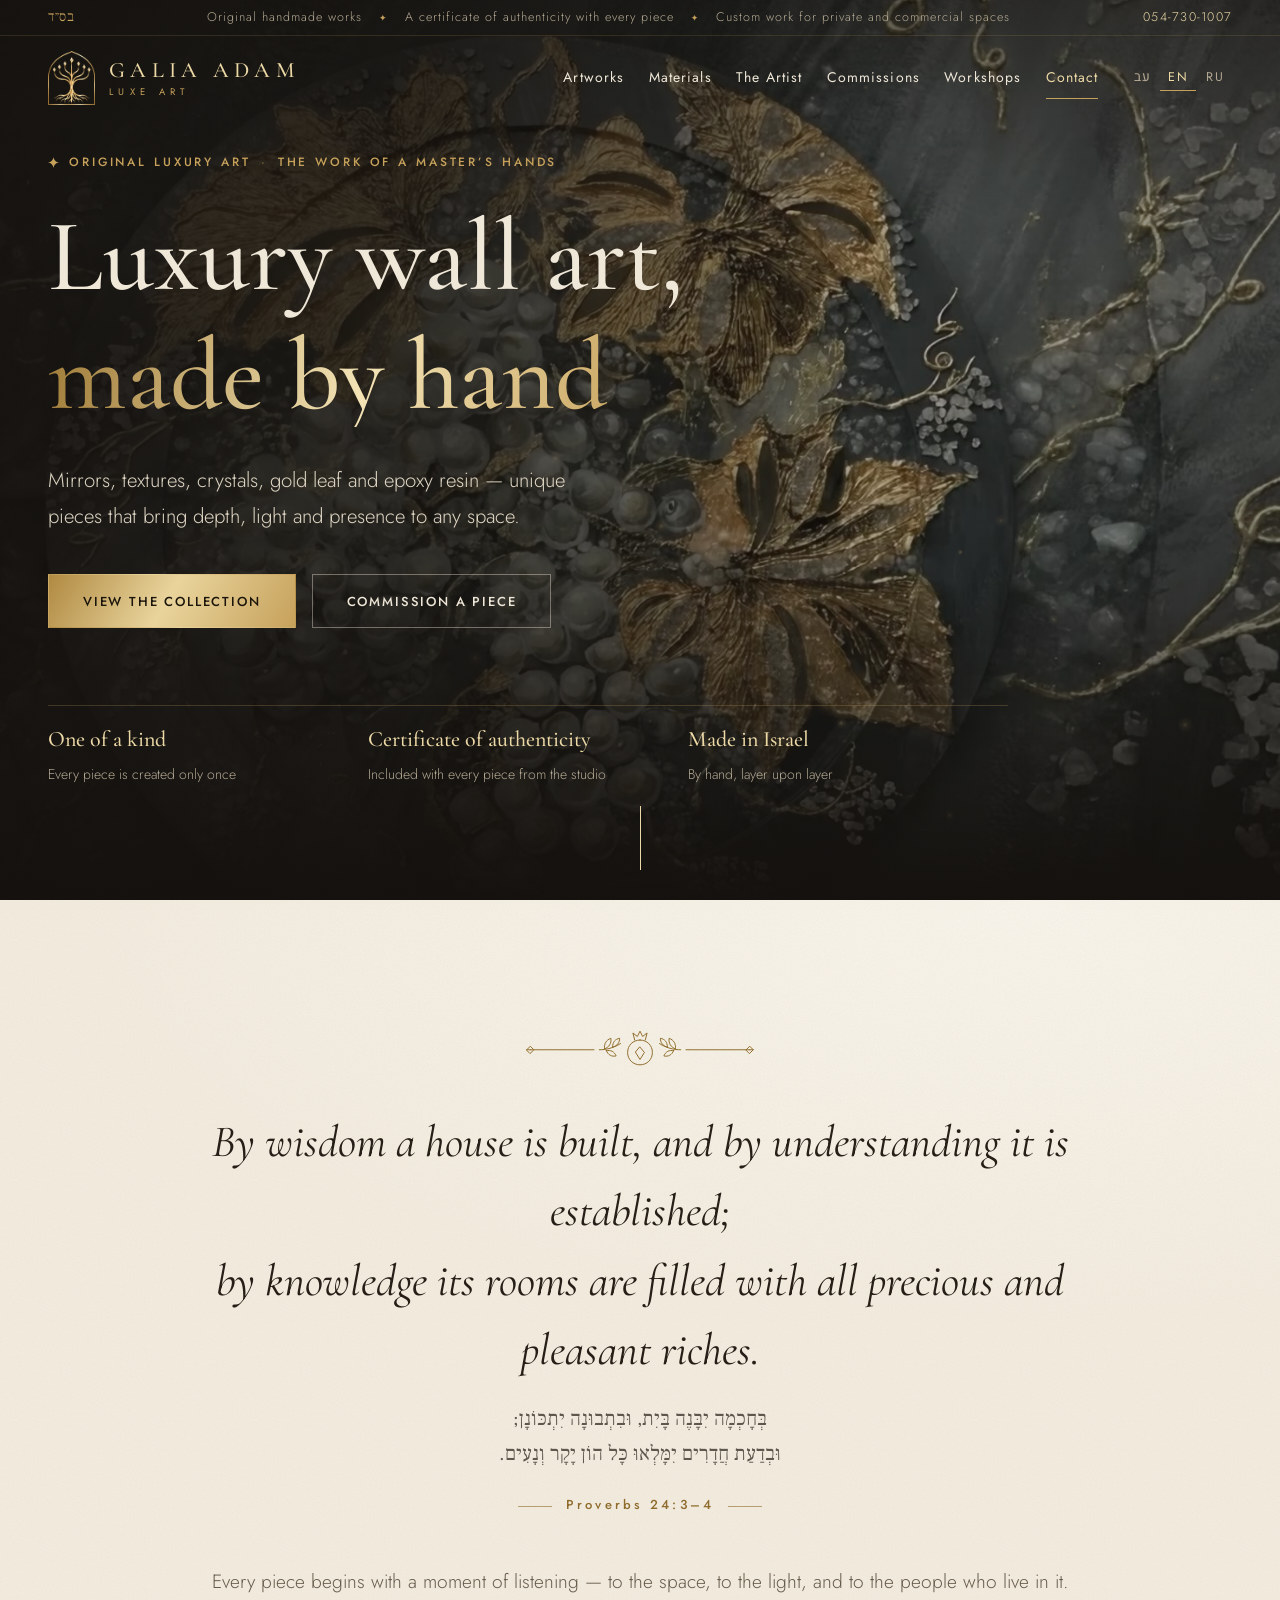
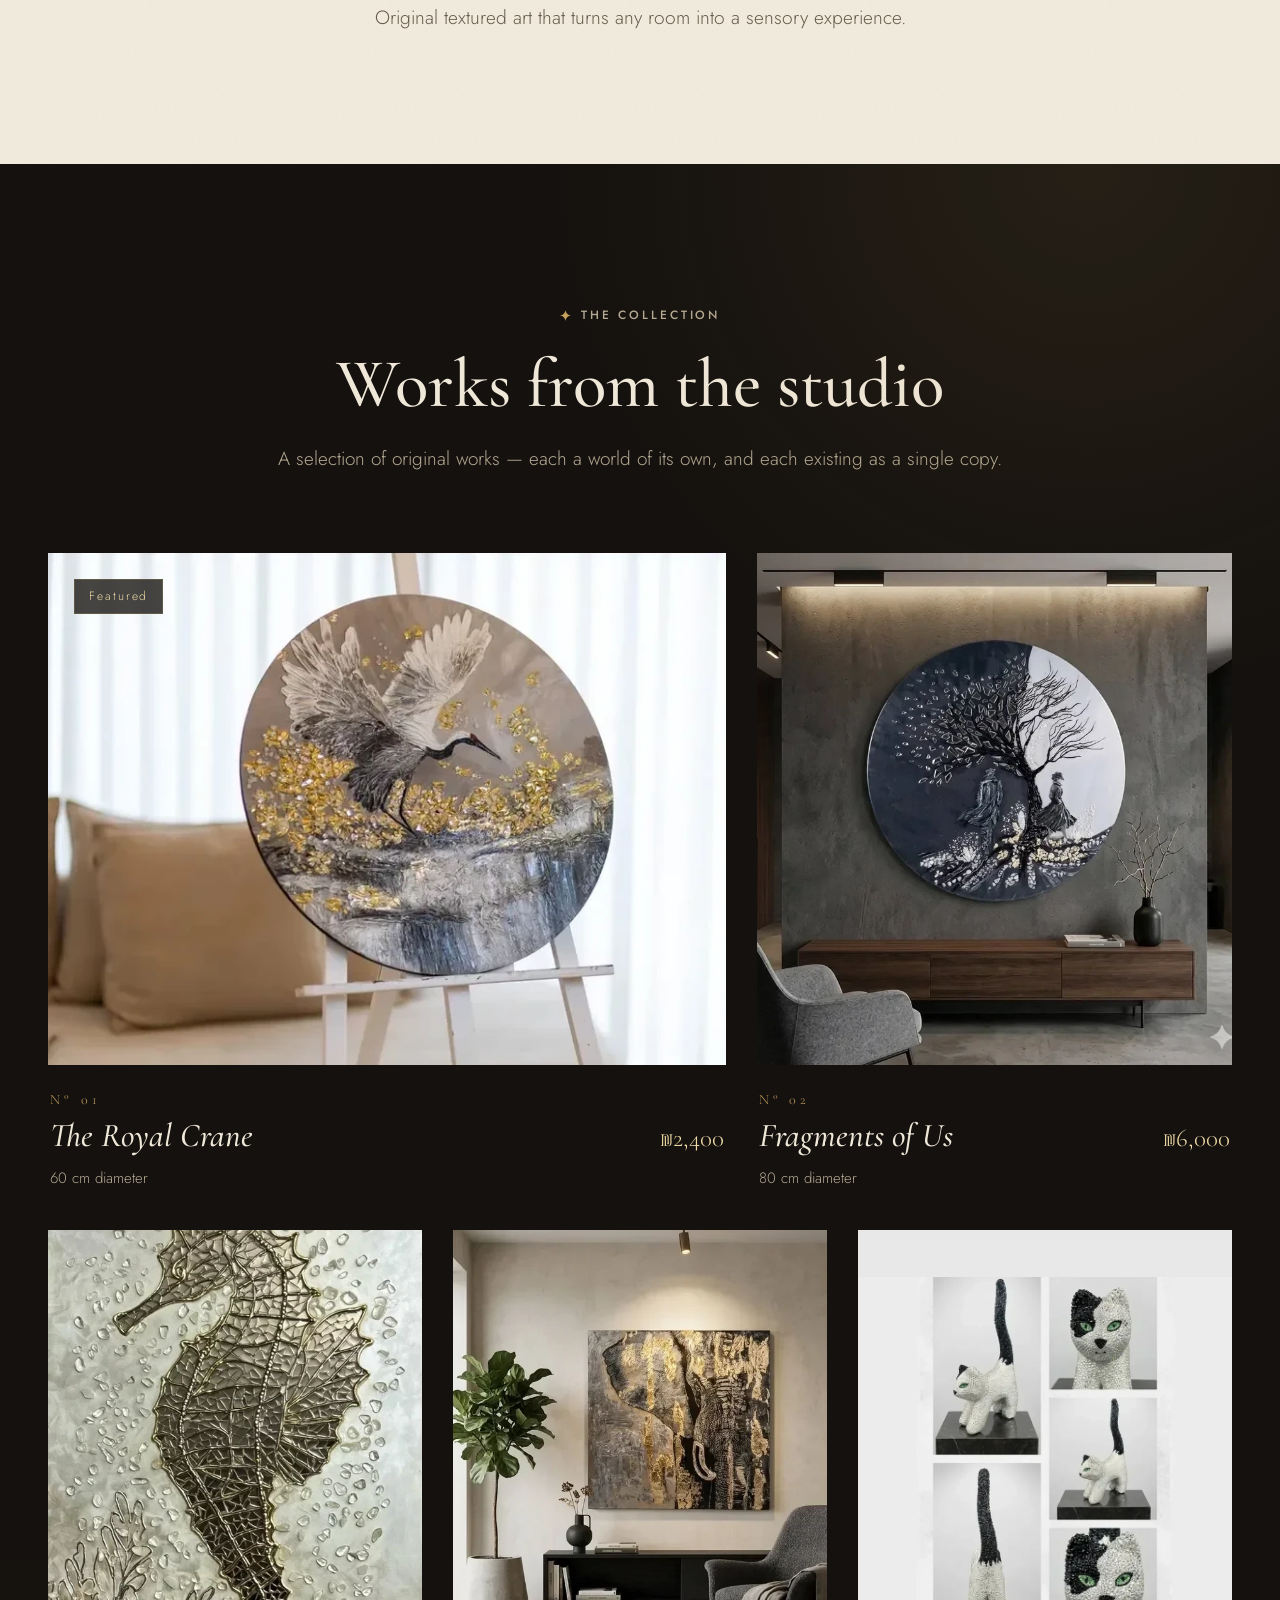
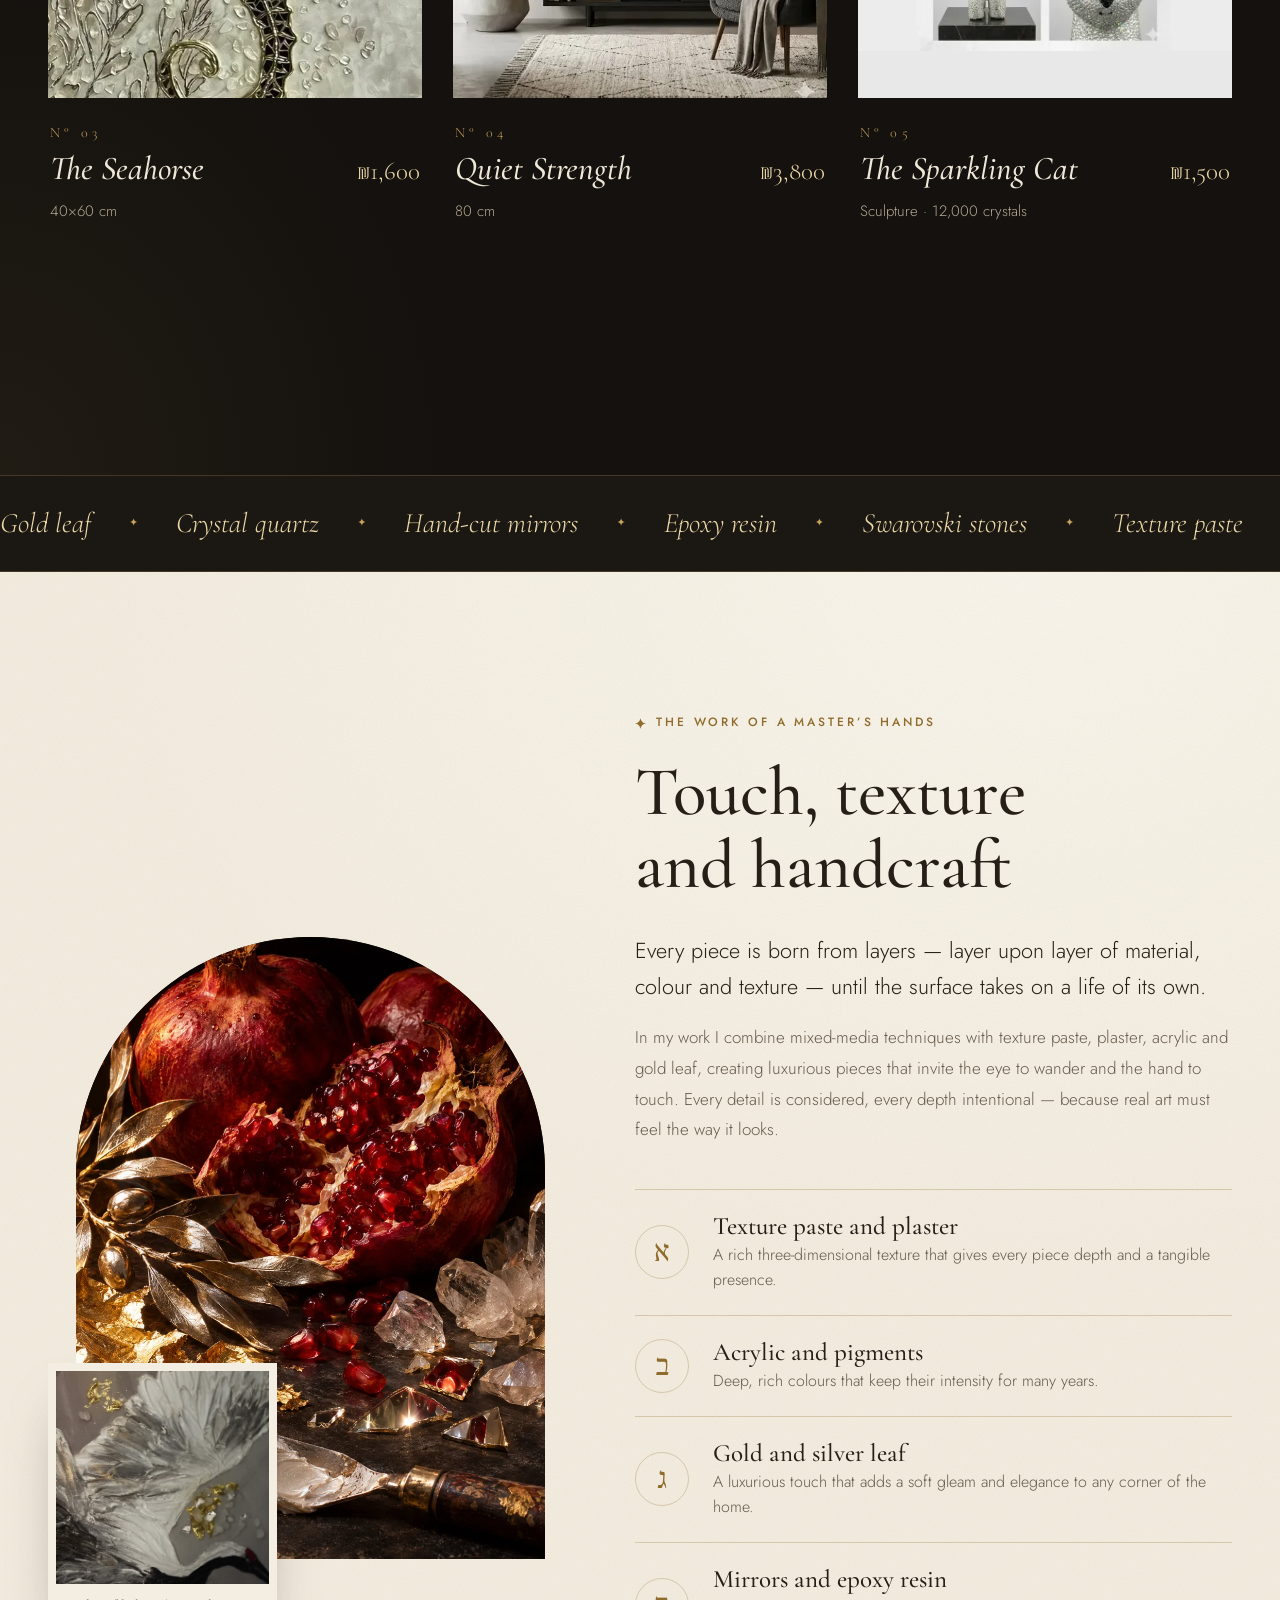
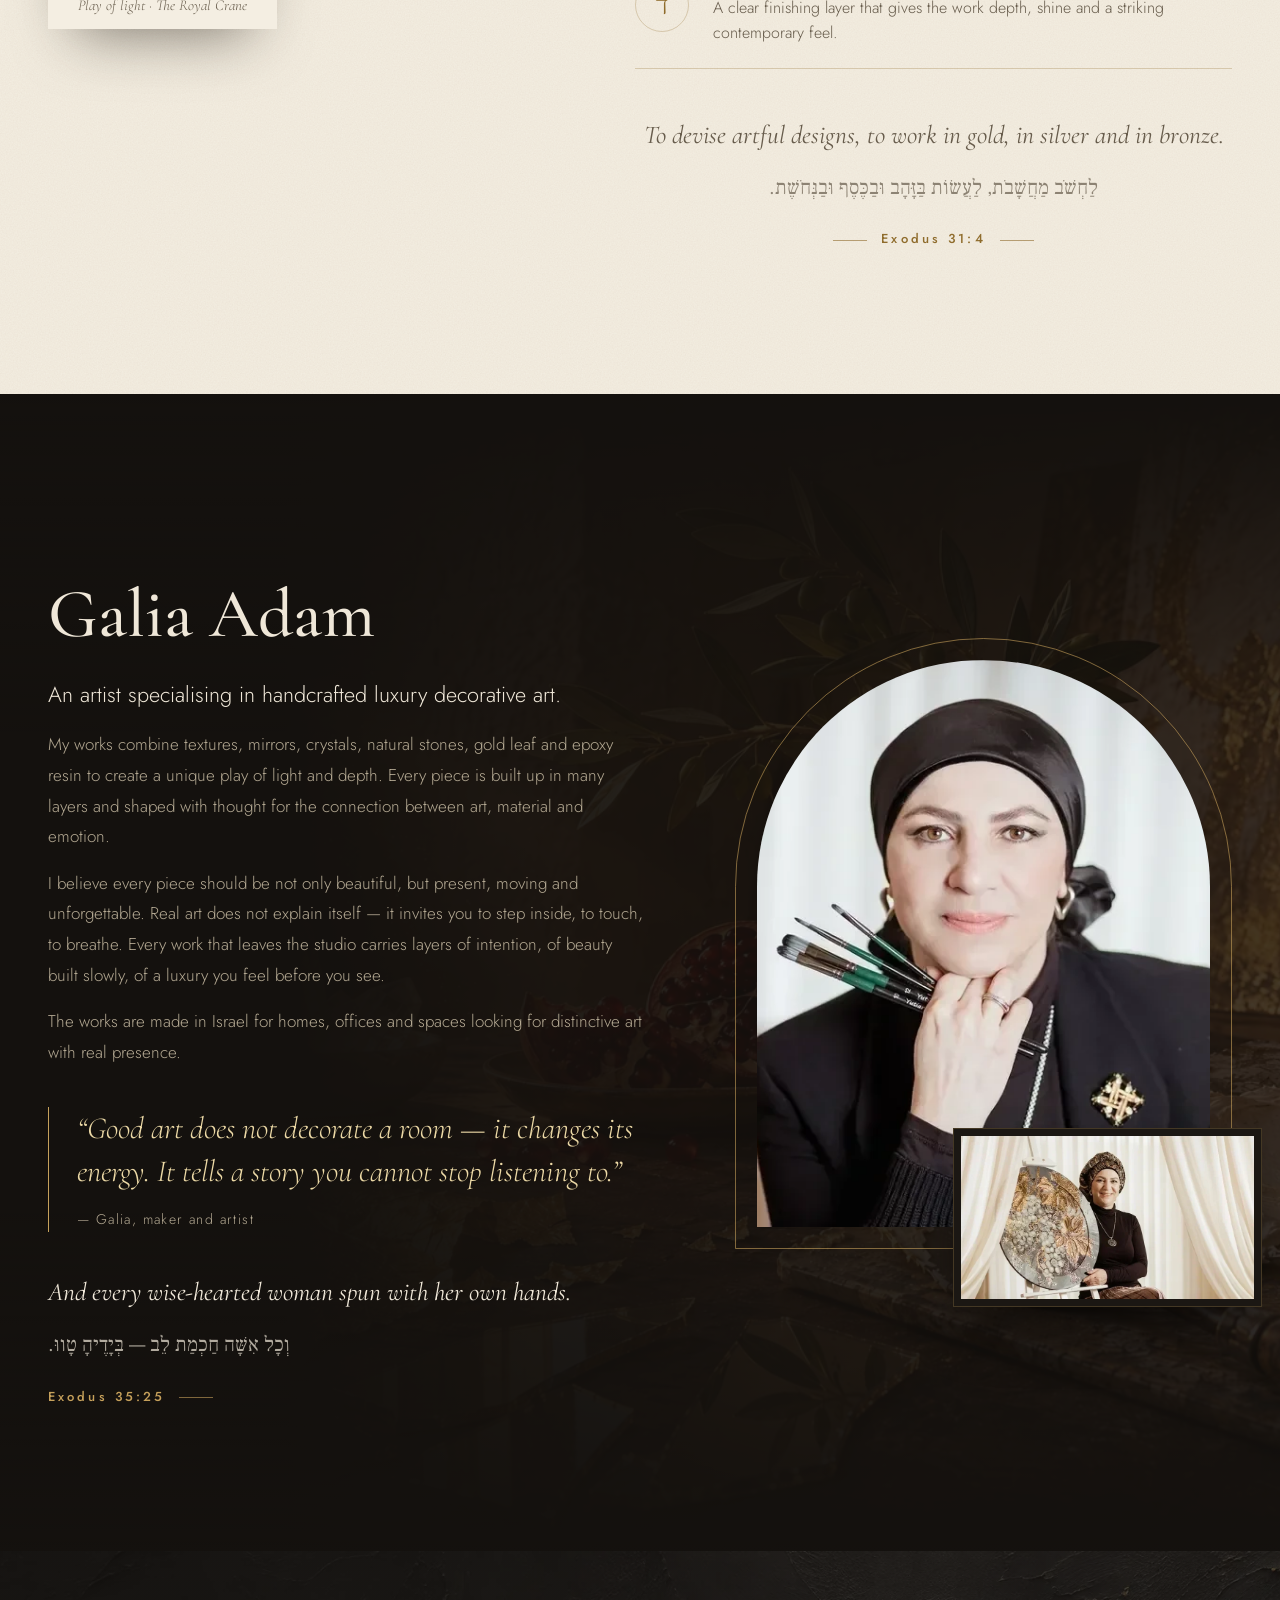
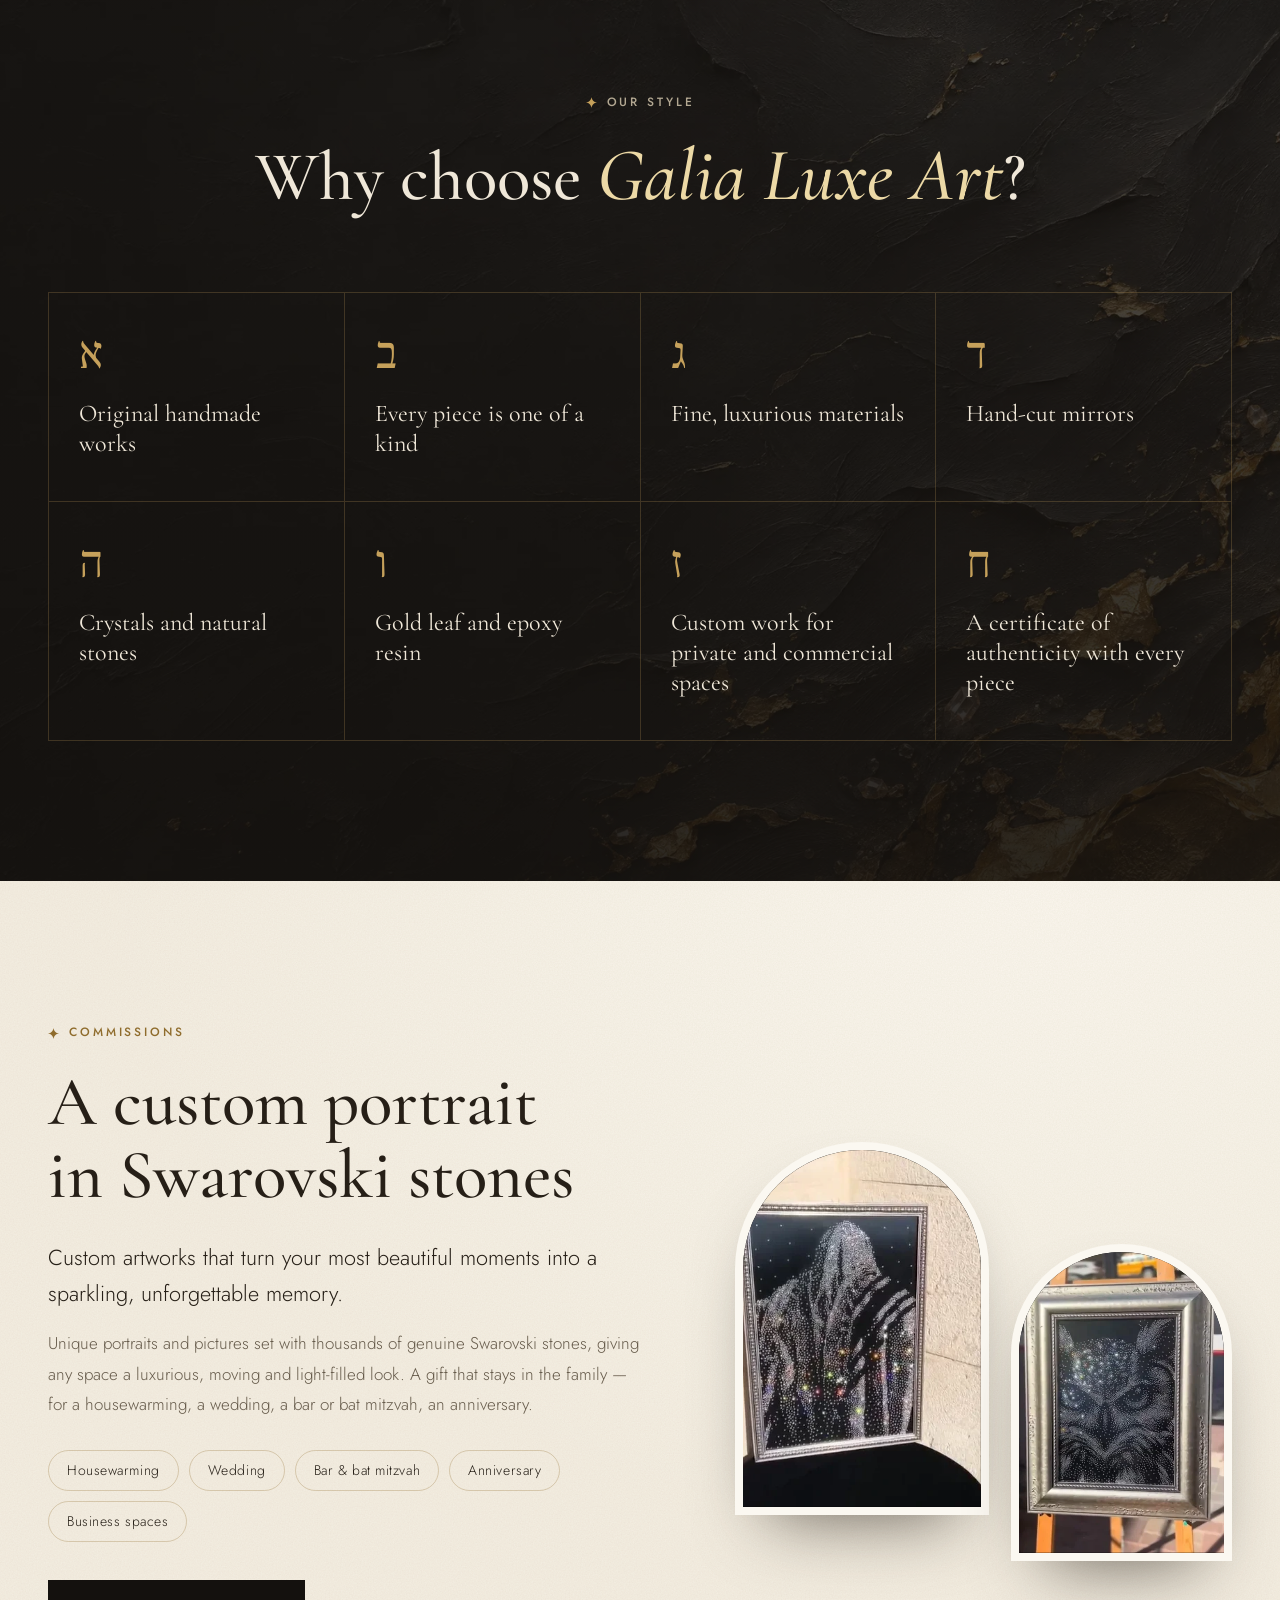
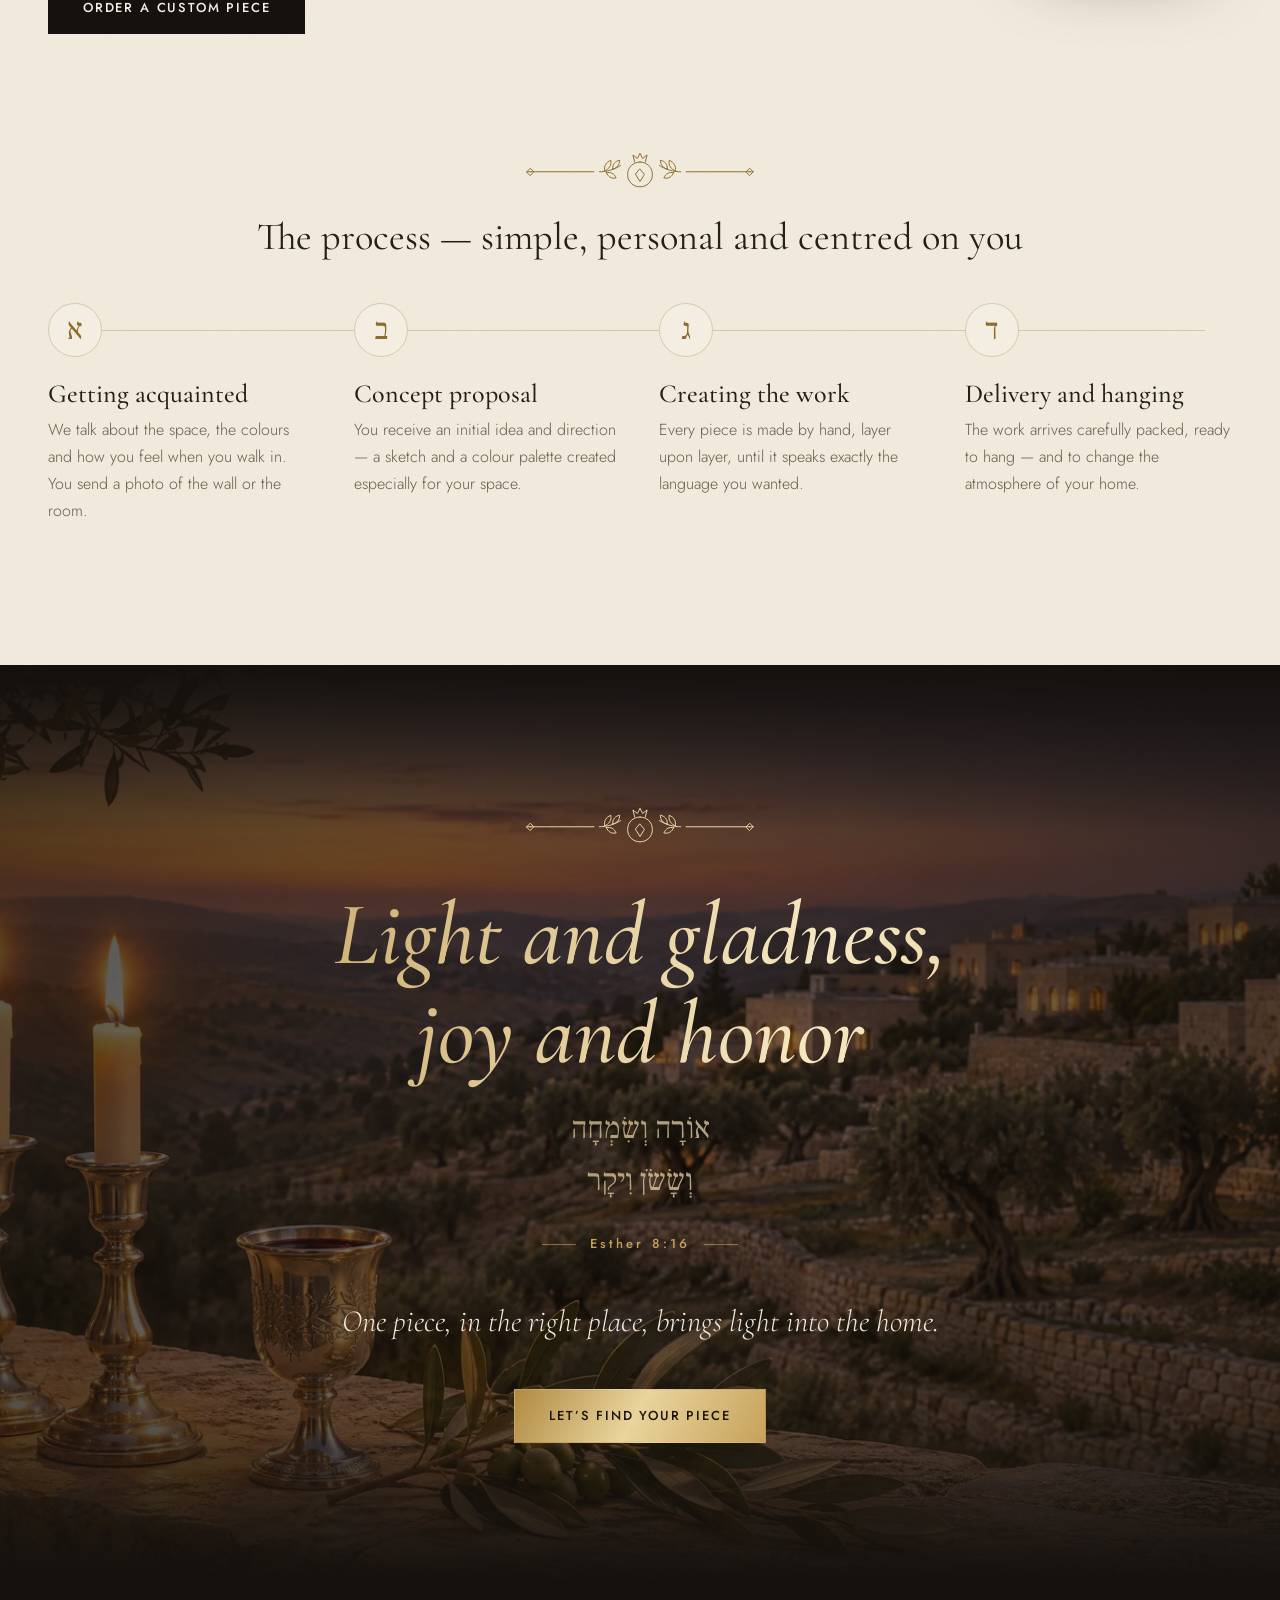
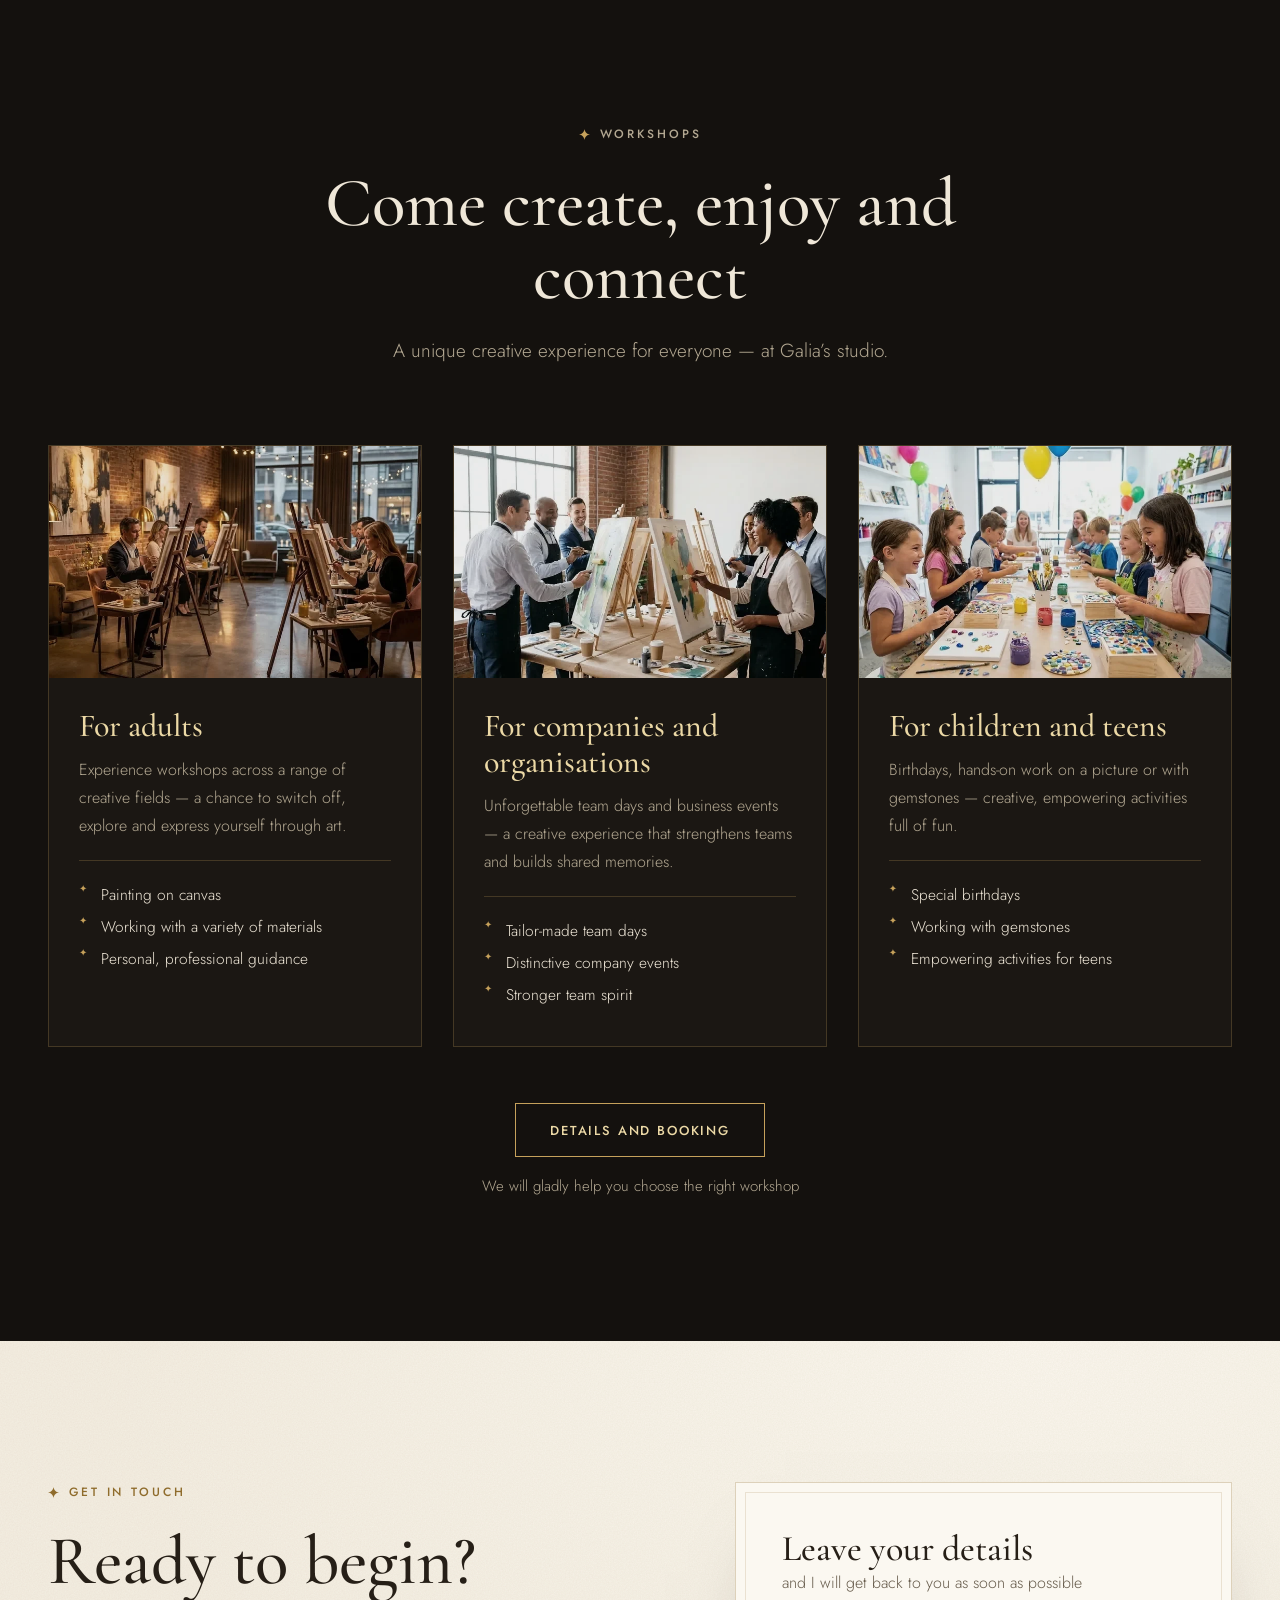
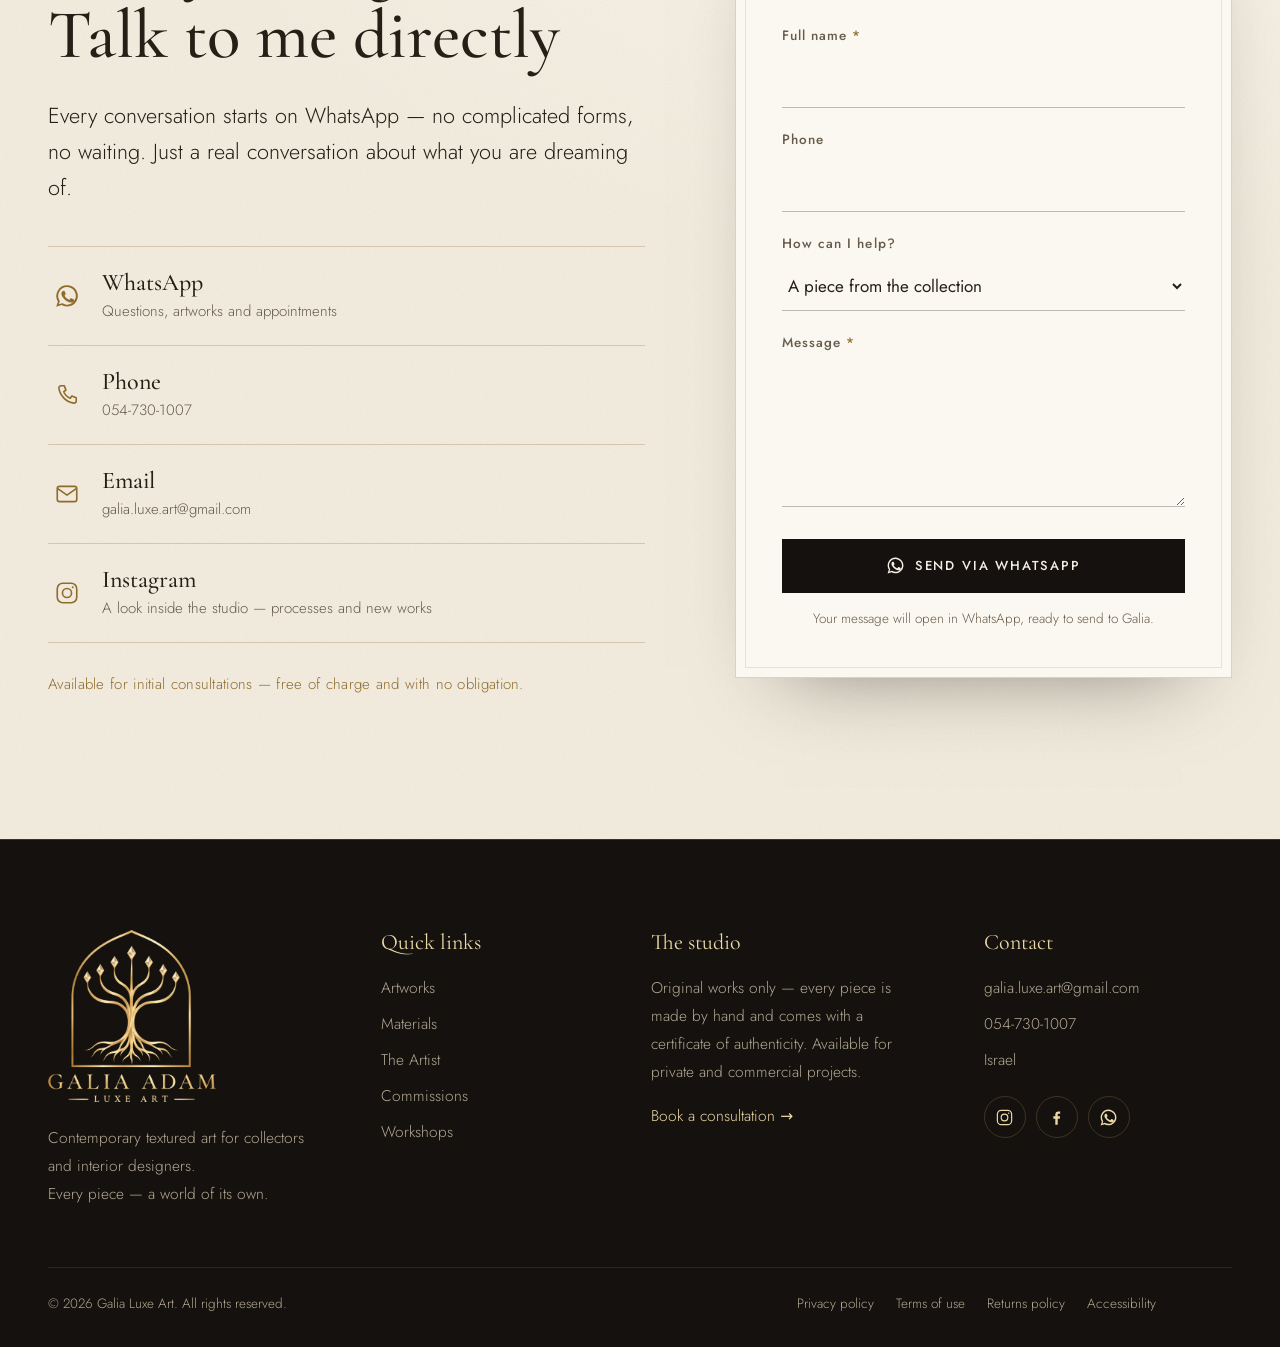
==== en/index.html @ 36af9887 "Add English and Russian versions with a language switch Co-Authored-By: Claude Fable 5.2 <noreply@an" ====
<!doctype html>
<html lang="en" dir="ltr" data-root="../">
<head>
<meta charset="utf-8">
<meta name="viewport" content="width=device-width, initial-scale=1, viewport-fit=cover">
<title>Galia Adam — Luxe Art | Handcrafted luxury wall art</title>
<meta name="description" content="Handcrafted luxury wall art by the artist Galia Adam — mirrors, textures, crystals, gold leaf and epoxy resin. Original one-of-a-kind pieces, each with a certificate of authenticity.">
<meta name="theme-color" content="#14110e">
<meta name="robots" content="noindex">
<meta property="og:title" content="Galia Adam — Luxe Art">
<meta property="og:description" content="Handcrafted luxury wall art — mirrors, crystals, gold leaf and epoxy resin. Every piece is one of a kind.">
<meta property="og:type" content="website">
<meta property="og:locale" content="en_US">
<meta property="og:image" content="../assets/img/og.jpg">
<link rel="icon" type="image/png" sizes="32x32" href="../assets/brand/icon-32.png">
<link rel="apple-touch-icon" href="../assets/brand/icon-180.png">
<link rel="preconnect" href="https://fonts.googleapis.com">
<link rel="preconnect" href="https://fonts.gstatic.com" crossorigin>
<link href="https://fonts.googleapis.com/css2?family=Cormorant+Garamond:ital,wght@0,400;0,500;0,600;1,400;1,500&family=Frank+Ruhl+Libre:wght@300;400;500;700&family=Heebo:wght@300;400;500;600&family=Jost:wght@300;400;500&display=swap" rel="stylesheet">
<link rel="preload" as="image" href="../assets/img/hero-poster.jpg">
<link rel="stylesheet" href="../css/style.css">
<script>document.documentElement.classList.add('js');(function(){try{var s=localStorage.getItem('gla-lang');if('en'==='he'&&!s&&/^ru/i.test(navigator.language||'')){location.replace('ru/'+location.hash)}}catch(e){}})();</script>
</head>
<body>

<!-- Shared ornaments -->
<svg width="0" height="0" style="position:absolute" aria-hidden="true" focusable="false">
  <symbol id="orn-rimon" viewBox="0 0 260 44">
    <g fill="none" stroke="currentColor" stroke-width="1.1" stroke-linecap="round" stroke-linejoin="round">
      <path d="M6 24h72M182 24h72"/>
      <path d="M6 24l-4 0M254 24l4 0"/>
      <path d="M2 24l4-4 4 4-4 4zM250 24l4-4 4 4-4 4z"/>
      <!-- olive sprigs -->
      <path d="M84 24c8 0 16-2 24-7"/>
      <path d="M90 23c-1-6 2-10 7-12 1 6-2 10-7 12z"/>
      <path d="M99 21c0-6 3-9 8-10 0 5-3 9-8 10z"/>
      <path d="M92 25c2 5 6 7 11 6-2-5-6-7-11-6z"/>
      <path d="M176 24c-8 0-16-2-24-7"/>
      <path d="M170 23c1-6-2-10-7-12-1 6 2 10 7 12z"/>
      <path d="M161 21c0-6-3-9-8-10 0 5 3 9 8 10z"/>
      <path d="M168 25c-2 5-6 7-11 6 2-5 6-7 11-6z"/>
      <!-- pomegranate -->
      <path d="M130 13c-8 0-14 6-14 14s6 14 14 14 14-6 14-14-6-14-14-14z"/>
      <path d="M124 13l-2-8 5 4 3-6 3 6 5-4-2 8"/>
      <path d="M130 21l5 6-5 8-5-8z"/>
    </g>
  </symbol>
  <symbol id="orn-spark" viewBox="0 0 24 24">
    <path fill="currentColor" d="M12 0c.6 6.300 5.700 11.400 12 12-6.300.6-11.400 5.700-12 12-.6-6.300-5.700-11.400-12-12C6.300 11.400 11.400 6.300 12 0z"/>
  </symbol>
  <symbol id="ic-wa" viewBox="0 0 24 24">
    <path fill="currentColor" d="M12.040 2a9.900 9.900 0 0 0-8.430 15.100L2 22l5.050-1.580A9.900 9.900 0 1 0 12.040 2zm0 1.800a8.100 8.100 0 1 1-4.300 14.970l-.300-.190-3 .940.960-2.900-.200-.310A8.100 8.100 0 0 1 12.040 3.800zM8.600 7.300c-.190 0-.500.070-.760.360-.260.290-1 .980-1 2.380s1.020 2.760 1.170 2.950c.140.190 2 3.170 4.930 4.320 2.440.960 2.930.770 3.460.720.530-.050 1.700-.700 1.940-1.370.240-.670.240-1.250.170-1.370-.070-.120-.260-.190-.550-.340-.290-.140-1.700-.840-1.970-.940-.260-.100-.460-.140-.650.150-.190.290-.740.940-.910 1.130-.170.190-.340.220-.620.070-.290-.140-1.220-.450-2.320-1.430-.860-.770-1.440-1.710-1.610-2-.170-.290-.020-.450.130-.590.130-.130.290-.340.430-.500.140-.170.190-.290.290-.480.100-.190.050-.360-.020-.500-.070-.150-.640-1.570-.890-2.150-.230-.550-.470-.480-.650-.490z"/>
  </symbol>
  <symbol id="ic-ig" viewBox="0 0 24 24">
    <g fill="none" stroke="currentColor" stroke-width="1.500"><rect x="3" y="3" width="18" height="18" rx="5"/><circle cx="12" cy="12" r="4.200"/><circle cx="17.300" cy="6.700" r=".900" fill="currentColor" stroke="none"/></g>
  </symbol>
  <symbol id="ic-fb" viewBox="0 0 24 24">
    <path fill="currentColor" d="M13.500 21v-7.500h2.600l.400-3h-3V8.600c0-.870.250-1.460 1.500-1.460h1.600V4.460A21 21 0 0 0 14.300 4.300c-2.300 0-3.800 1.400-3.800 3.900v2.300H8v3h2.500V21z"/>
  </symbol>
  <symbol id="ic-mail" viewBox="0 0 24 24">
    <g fill="none" stroke="currentColor" stroke-width="1.500" stroke-linejoin="round"><rect x="3" y="5" width="18" height="14" rx="2"/><path d="M3.500 7l8.500 6 8.500-6"/></g>
  </symbol>
  <symbol id="ic-phone" viewBox="0 0 24 24">
    <path fill="none" stroke="currentColor" stroke-width="1.500" stroke-linejoin="round" d="M6.500 3.500h3l1.500 4-2 1.500a11 11 0 0 0 6 6l1.500-2 4 1.500v3a2 2 0 0 1-2.200 2A16.500 16.500 0 0 1 4.500 5.700a2 2 0 0 1 2-2.200z"/>
  </symbol>
  <symbol id="ic-arrow" viewBox="0 0 24 24">
    <path fill="none" stroke="currentColor" stroke-width="1.400" stroke-linecap="round" stroke-linejoin="round" d="M20 12H4m6-6l-6 6 6 6"/>
  </symbol>
</svg>

<a class="skip" href="#main">Skip to main content</a>

<div class="preloader" id="preloader" aria-hidden="true">
  <img src="../assets/brand/logo-mark.webp" alt="" width="453" height="520">
  <span class="preloader__line"></span>
</div>

<div class="progress" id="progress" aria-hidden="true"></div>

<!-- ======================= HEADER ======================= -->
<header class="site-header" id="header">
  <div class="topbar">
    <div class="wrap topbar__in">
      <span class="topbar__bsd" title="With the help of Heaven">בס״ד</span>
      <span class="topbar__msg">Original handmade works <i>✦</i> A certificate of authenticity with every piece <i>✦</i> Custom work for private and commercial spaces</span>
      <span class="topbar__end"><div class="lang lang--top" role="group" aria-label="Language">
        <a href="../" hreflang="he" data-l="he" lang="he">עב</a>
        <a href="./" hreflang="en" data-l="en" aria-current="true" lang="en">EN</a>
        <a href="../ru/" hreflang="ru" data-l="ru" lang="ru">RU</a>
      </div>
      <a class="topbar__tel" href="tel:+972547301007" dir="ltr">054-730-1007</a></span>
    </div>
  </div>
  <div class="wrap nav">
    <a class="brand" href="#top" aria-label="Galia Adam Luxe Art — back to top">
      <img src="../assets/brand/logo-mark.webp" alt="" width="453" height="520">
      <span class="brand__txt" dir="ltr"><b>GALIA ADAM</b><small>LUXE ART</small></span>
    </a>
    <nav class="menu" id="menu" aria-label="Main navigation">
      <a href="#collection">Artworks</a>
      <a href="#craft">Materials</a>
      <a href="#artist">The Artist</a>
      <a href="#custom">Commissions</a>
      <a href="#workshops">Workshops</a>
      <a href="#contact">Contact</a>
      <a class="btn btn--gold menu__cta" href="#contact">Book a consultation</a>
      <div class="lang lang--menu" role="group" aria-label="Language">
        <a href="../" hreflang="he" data-l="he" lang="he">עב</a>
        <a href="./" hreflang="en" data-l="en" aria-current="true" lang="en">EN</a>
        <a href="../ru/" hreflang="ru" data-l="ru" lang="ru">RU</a>
      </div>
    </nav>
    <div class="lang lang--nav" role="group" aria-label="Language">
        <a href="../" hreflang="he" data-l="he" lang="he">עב</a>
        <a href="./" hreflang="en" data-l="en" aria-current="true" lang="en">EN</a>
        <a href="../ru/" hreflang="ru" data-l="ru" lang="ru">RU</a>
      </div>
    <a class="btn btn--line nav__cta" href="#contact">Book a consultation</a>
    <button class="burger" id="burger" aria-label="Open menu" aria-expanded="false" aria-controls="menu"><span></span><span></span></button>
  </div>
</header>

<main id="main">

<!-- ======================= HERO ======================= -->
<section class="hero" id="top">
  <div class="hero__media" aria-hidden="true">
    <video class="hero__video" id="heroVideo" muted loop playsinline preload="metadata" poster="../assets/img/hero-poster.jpg" data-autoplay>
      <source src="../assets/video/hero.mp4" type="video/mp4">
    </video>
    <canvas class="hero__dust" id="dust"></canvas>
    <div class="hero__veil"></div>
  </div>

  <div class="wrap hero__in">
    <p class="eyebrow hero__eyebrow"><svg class="spark"><use href="#orn-spark"/></svg> Original luxury art <span>·</span> The work of a master’s hands</p>
    <h1 class="hero__title">
      <span class="line"><span>Luxury wall art,</span></span>
      <span class="line"><span class="gold-text">made by hand</span></span>
    </h1>
    <p class="hero__lead">Mirrors, textures, crystals, gold leaf and epoxy resin — unique pieces that bring depth, light and presence to any space.</p>
    <div class="hero__actions">
      <a class="btn btn--gold" href="#collection">View the collection</a>
      <a class="btn btn--ghost" href="#custom">Commission a piece</a>
    </div>
    <ul class="hero__marks">
      <li><b>One of a kind</b><span>Every piece is created only once</span></li>
      <li><b>Certificate of authenticity</b><span>Included with every piece from the studio</span></li>
      <li><b>Made in Israel</b><span>By hand, layer upon layer</span></li>
    </ul>
  </div>

  <a class="hero__scroll" href="#verse" aria-label="Scroll down"><span></span></a>
</section>

<!-- ======================= VERSE ======================= -->
<section class="verse stone" id="verse">
  <div class="wrap verse__in">
    <svg class="orn" data-reveal><use href="#orn-rimon"/></svg>
    <blockquote class="pasuk" data-reveal>
      <p>By wisdom a house is built, and by understanding it is established;<br>by knowledge its rooms are filled with all precious and pleasant riches.</p><p class="pasuk__src" lang="he" dir="rtl">בְּחָכְמָה יִבָּנֶה בָּיִת, וּבִתְבוּנָה יִתְכּוֹנָן;<br>וּבְדַעַת חֲדָרִים יִמָּלְאוּ כָּל הוֹן יָקָר וְנָעִים.</p>
      <cite>Proverbs 24:3–4</cite>
    </blockquote>
    <p class="verse__txt" data-reveal>Every piece begins with a moment of listening — to the space, to the light, and to the people who live in it.<br>Original textured art that turns any room into a sensory experience.</p>
  </div>
</section>

<!-- ======================= COLLECTION ======================= -->
<section class="collection dark" id="collection">
  <div class="wrap">
    <header class="sec-head" data-reveal>
      <p class="eyebrow"><svg class="spark"><use href="#orn-spark"/></svg> The collection</p>
      <h2>Works from the studio</h2>
      <p class="sec-head__sub">A selection of original works — each a world of its own, and each existing as a single copy.</p>
    </header>
    <div class="grid" id="grid"><!-- rendered by js/main.js --></div>
    <p class="collection__note" data-reveal>Haven’t found the piece you were dreaming of? <a href="#custom">One can be created just for you →</a></p>
  </div>
</section>

<!-- ======================= MARQUEE ======================= -->
<div class="marquee" aria-hidden="true">
  <div class="marquee__track">
    <span>Gold leaf</span><i>✦</i><span>Crystal quartz</span><i>✦</i><span>Hand-cut mirrors</span><i>✦</i><span>Epoxy resin</span><i>✦</i><span>Swarovski stones</span><i>✦</i><span>Texture paste</span><i>✦</i><span>Natural stones</span><i>✦</i>
    <span>Gold leaf</span><i>✦</i><span>Crystal quartz</span><i>✦</i><span>Hand-cut mirrors</span><i>✦</i><span>Epoxy resin</span><i>✦</i><span>Swarovski stones</span><i>✦</i><span>Texture paste</span><i>✦</i><span>Natural stones</span><i>✦</i>
  </div>
</div>

<!-- ======================= CRAFT ======================= -->
<section class="craft stone" id="craft">
  <div class="wrap craft__in">
    <div class="craft__visual">
      <figure class="arch arch--tall" data-reveal="mask">
        <img src="../assets/img/stilllife.webp" alt="Still life: pomegranates, gold leaf, crystals and a palette knife — the materials the works are born from" width="1120" height="1400" loading="lazy" data-parallax="0.060">
      </figure>
      <figure class="craft__clip" data-reveal>
        <video muted loop playsinline preload="none" poster="../assets/img/detail-poster.jpg" data-autoplay aria-label="Close-up of The Royal Crane — light moving across the crystals and the gold">
          <source src="../assets/video/detail.mp4" type="video/mp4">
        </video>
        <figcaption>Play of light · The Royal Crane</figcaption>
      </figure>
    </div>
    <div class="craft__copy">
      <p class="eyebrow" data-reveal><svg class="spark"><use href="#orn-spark"/></svg> The work of a master’s hands</p>
      <h2 data-reveal>Touch, texture<br>and handcraft</h2>
      <p class="lead" data-reveal>Every piece is born from layers — layer upon layer of material, colour and texture — until the surface takes on a life of its own.</p>
      <p data-reveal>In my work I combine mixed-media techniques with texture paste, plaster, acrylic and gold leaf, creating luxurious pieces that invite the eye to wander and the hand to touch. Every detail is considered, every depth intentional — because real art must feel the way it looks.</p>
      <ol class="materials">
        <li data-reveal><span class="ot">א</span><div><h3>Texture paste and plaster</h3><p>A rich three-dimensional texture that gives every piece depth and a tangible presence.</p></div></li>
        <li data-reveal><span class="ot">ב</span><div><h3>Acrylic and pigments</h3><p>Deep, rich colours that keep their intensity for many years.</p></div></li>
        <li data-reveal><span class="ot">ג</span><div><h3>Gold and silver leaf</h3><p>A luxurious touch that adds a soft gleam and elegance to any corner of the home.</p></div></li>
        <li data-reveal><span class="ot">ד</span><div><h3>Mirrors and epoxy resin</h3><p>A clear finishing layer that gives the work depth, shine and a striking contemporary feel.</p></div></li>
      </ol>
      <blockquote class="pasuk pasuk--sm" data-reveal>
        <p>To devise artful designs, to work in gold, in silver and in bronze.</p><p class="pasuk__src" lang="he" dir="rtl">לַחְשֹׁב מַחֲשָׁבֹת, לַעֲשׂוֹת בַּזָּהָב וּבַכֶּסֶף וּבַנְּחֹשֶׁת.</p>
        <cite>Exodus 31:4</cite>
      </blockquote>
    </div>
  </div>
</section>

<!-- ======================= ARTIST ======================= -->
<section class="artist dark" id="artist">
  <div class="artist__bg" aria-hidden="true">
    <video muted loop playsinline preload="none" poster="../assets/img/studio.webp" data-autoplay>
      <source src="../assets/video/studio.mp4" type="video/mp4">
    </video>
  </div>
  <div class="wrap artist__in">
    <div class="artist__portrait">
      <figure class="arch arch--frame" data-reveal="mask">
        <img src="../assets/img/galia.webp" alt="The artist Galia Adam holding paintbrushes" width="600" height="600" loading="lazy">
      </figure>
      <figure class="artist__second" data-reveal>
        <img src="../assets/img/galia-studio.webp" alt="Galia Adam beside her grape-cluster artwork" width="800" height="447" loading="lazy">
      </figure>
    </div>
    <div class="artist__copy">
      <p class="eyebrow" data-reveal><svg class="spark"><use href="#orn-spark"/></svg> About the artist</p>
      <h2 data-reveal>Galia Adam</h2>
      <p class="lead" data-reveal>An artist specialising in handcrafted luxury decorative art.</p>
      <p data-reveal>My works combine textures, mirrors, crystals, natural stones, gold leaf and epoxy resin to create a unique play of light and depth. Every piece is built up in many layers and shaped with thought for the connection between art, material and emotion.</p>
      <p data-reveal>I believe every piece should be not only beautiful, but present, moving and unforgettable. Real art does not explain itself — it invites you to step inside, to touch, to breathe. Every work that leaves the studio carries layers of intention, of beauty built slowly, of a luxury you feel before you see.</p>
      <p data-reveal>The works are made in Israel for homes, offices and spaces looking for distinctive art with real presence.</p>
      <figure class="quote" data-reveal>
        <blockquote>“Good art does not decorate a room — it changes its energy. It tells a story you cannot stop listening to.”</blockquote>
        <figcaption>— Galia, maker and artist</figcaption>
      </figure>
      <blockquote class="pasuk pasuk--sm pasuk--start" data-reveal>
        <p>And every wise-hearted woman spun with her own hands.</p><p class="pasuk__src" lang="he" dir="rtl">וְכָל אִשָּׁה חַכְמַת לֵב — בְּיָדֶיהָ טָווּ.</p>
        <cite>Exodus 35:25</cite>
      </blockquote>
    </div>
  </div>
</section>

<!-- ======================= WHY ======================= -->
<section class="why dark dark--tex" id="why">
  <div class="wrap">
    <header class="sec-head" data-reveal>
      <p class="eyebrow"><svg class="spark"><use href="#orn-spark"/></svg> Our style</p>
      <h2>Why choose <span dir="ltr" class="latin-name">Galia Luxe Art</span>?</h2>
    </header>
    <ul class="why__grid">
      <li data-reveal><span class="ot">א</span><h3>Original handmade works</h3></li>
      <li data-reveal><span class="ot">ב</span><h3>Every piece is one of a kind</h3></li>
      <li data-reveal><span class="ot">ג</span><h3>Fine, luxurious materials</h3></li>
      <li data-reveal><span class="ot">ד</span><h3>Hand-cut mirrors</h3></li>
      <li data-reveal><span class="ot">ה</span><h3>Crystals and natural stones</h3></li>
      <li data-reveal><span class="ot">ו</span><h3>Gold leaf and epoxy resin</h3></li>
      <li data-reveal><span class="ot">ז</span><h3>Custom work for private and commercial spaces</h3></li>
      <li data-reveal><span class="ot">ח</span><h3>A certificate of authenticity with every piece</h3></li>
    </ul>
  </div>
</section>

<!-- ======================= CUSTOM ======================= -->
<section class="custom stone" id="custom">
  <div class="wrap">
    <div class="custom__top">
      <div class="custom__copy">
        <p class="eyebrow" data-reveal><svg class="spark"><use href="#orn-spark"/></svg> Commissions</p>
        <h2 data-reveal>A custom portrait<br>in Swarovski stones</h2>
        <p class="lead" data-reveal>Custom artworks that turn your most beautiful moments into a sparkling, unforgettable memory.</p>
        <p data-reveal>Unique portraits and pictures set with thousands of genuine Swarovski stones, giving any space a luxurious, moving and light-filled look. A gift that stays in the family — for a housewarming, a wedding, a bar or bat mitzvah, an anniversary.</p>
        <ul class="chips" data-reveal aria-label="Occasions">
          <li>Housewarming</li><li>Wedding</li><li>Bar & bat mitzvah</li><li>Anniversary</li><li>Business spaces</li>
        </ul>
        <a class="btn btn--dark" data-reveal data-wa="Hello Galia, I would love to hear about commissioning a custom piece." href="#contact">Order a custom piece</a>
      </div>
      <div class="custom__visual">
        <figure class="arch arch--frame arch--a" data-reveal="mask">
          <img src="../assets/img/custom-tallit.webp" alt="Custom Swarovski-stone portrait: a figure wrapped in a tallit" width="355" height="512" loading="lazy">
        </figure>
        <figure class="arch arch--frame arch--b" data-reveal="mask">
          <img src="../assets/img/custom-owl.webp" alt="Custom Swarovski-stone artwork: an owl" width="396" height="600" loading="lazy">
        </figure>
      </div>
    </div>

    <header class="sec-head sec-head--tight" data-reveal>
      <svg class="orn"><use href="#orn-rimon"/></svg>
      <h3 class="h-mid">The process — simple, personal and centred on you</h3>
    </header>
    <ol class="steps">
      <li data-reveal><span class="ot">א</span><h4>Getting acquainted</h4><p>We talk about the space, the colours and how you feel when you walk in. You send a photo of the wall or the room.</p></li>
      <li data-reveal><span class="ot">ב</span><h4>Concept proposal</h4><p>You receive an initial idea and direction — a sketch and a colour palette created especially for your space.</p></li>
      <li data-reveal><span class="ot">ג</span><h4>Creating the work</h4><p>Every piece is made by hand, layer upon layer, until it speaks exactly the language you wanted.</p></li>
      <li data-reveal><span class="ot">ד</span><h4>Delivery and hanging</h4><p>The work arrives carefully packed, ready to hang — and to change the atmosphere of your home.</p></li>
    </ol>
  </div>
</section>

<!-- ======================= LIGHT BAND ======================= -->
<section class="light" id="light">
  <div class="light__media" aria-hidden="true">
    <img src="../assets/img/erev.webp" alt="" width="1920" height="1086" loading="lazy" data-parallax="0.120">
    <video class="light__dust" muted loop playsinline preload="none" data-autoplay>
      <source src="../assets/video/dust.mp4" type="video/mp4">
    </video>
    <div class="light__veil"></div>
  </div>
  <div class="wrap light__in">
    <svg class="orn" data-reveal><use href="#orn-rimon"/></svg>
    <blockquote class="pasuk pasuk--xl" data-reveal>
      <p>Light and gladness,<br>joy and honor</p><p class="pasuk__src" lang="he" dir="rtl">אוֹרָה וְשִׂמְחָה<br>וְשָׂשֹׂן וִיקָר</p>
      <cite>Esther 8:16</cite>
    </blockquote>
    <p class="light__txt" data-reveal>One piece, in the right place, brings light into the home.</p>
    <a class="btn btn--gold" data-reveal href="#contact">Let’s find your piece</a>
  </div>
</section>

<!-- ======================= WORKSHOPS ======================= -->
<section class="workshops dark" id="workshops">
  <div class="wrap">
    <header class="sec-head" data-reveal>
      <p class="eyebrow"><svg class="spark"><use href="#orn-spark"/></svg> Workshops</p>
      <h2>Come create, enjoy and connect</h2>
      <p class="sec-head__sub">A unique creative experience for everyone — at Galia’s studio.</p>
    </header>
    <div class="ws">
      <article class="ws__card" data-reveal>
        <figure><img src="../assets/img/ws-adults.webp" alt="Painting workshop for adults" width="800" height="447" loading="lazy"></figure>
        <div class="ws__body">
          <h3>For adults</h3>
          <p>Experience workshops across a range of creative fields — a chance to switch off, explore and express yourself through art.</p>
          <ul><li>Painting on canvas</li><li>Working with a variety of materials</li><li>Personal, professional guidance</li></ul>
        </div>
      </article>
      <article class="ws__card" data-reveal>
        <figure><img src="../assets/img/ws-corporate.webp" alt="Creative workshop for companies and organisations" width="800" height="447" loading="lazy"></figure>
        <div class="ws__body">
          <h3>For companies and organisations</h3>
          <p>Unforgettable team days and business events — a creative experience that strengthens teams and builds shared memories.</p>
          <ul><li>Tailor-made team days</li><li>Distinctive company events</li><li>Stronger team spirit</li></ul>
        </div>
      </article>
      <article class="ws__card" data-reveal>
        <figure><img src="../assets/img/ws-kids.webp" alt="Creative workshop for children and teens" width="800" height="447" loading="lazy"></figure>
        <div class="ws__body">
          <h3>For children and teens</h3>
          <p>Birthdays, hands-on work on a picture or with gemstones — creative, empowering activities full of fun.</p>
          <ul><li>Special birthdays</li><li>Working with gemstones</li><li>Empowering activities for teens</li></ul>
        </div>
      </article>
    </div>
    <p class="ws__cta" data-reveal>
      <a class="btn btn--line" data-wa="Hello Galia, I would love more details about the workshops." href="#contact">Details and booking</a>
      <span>We will gladly help you choose the right workshop</span>
    </p>
  </div>
</section>

<!-- ======================= CONTACT ======================= -->
<section class="contact stone" id="contact">
  <div class="wrap contact__in">
    <div class="contact__copy">
      <p class="eyebrow" data-reveal><svg class="spark"><use href="#orn-spark"/></svg> Get in touch</p>
      <h2 data-reveal>Ready to begin?<br>Talk to me directly</h2>
      <p class="lead" data-reveal>Every conversation starts on WhatsApp — no complicated forms, no waiting. Just a real conversation about what you are dreaming of.</p>
      <ul class="channels">
        <li data-reveal><a data-wa="Hello Galia, I found you through the website and would love some advice." href="https://wa.me/972547301007" target="_blank" rel="noopener"><svg><use href="#ic-wa"/></svg><span><b>WhatsApp</b><small>Questions, artworks and appointments</small></span></a></li>
        <li data-reveal><a href="tel:+972547301007"><svg><use href="#ic-phone"/></svg><span><b>Phone</b><small dir="ltr">054-730-1007</small></span></a></li>
        <li data-reveal><a href="mailto:galia.luxe.art@gmail.com"><svg><use href="#ic-mail"/></svg><span><b>Email</b><small dir="ltr">galia.luxe.art@gmail.com</small></span></a></li>
        <li data-reveal><a href="https://instagram.com/galia_luxe_art" target="_blank" rel="noopener"><svg><use href="#ic-ig"/></svg><span><b>Instagram</b><small>A look inside the studio — processes and new works</small></span></a></li>
      </ul>
      <p class="contact__free" data-reveal>Available for initial consultations — free of charge and with no obligation.</p>
    </div>

    <form class="form" id="contactForm" data-reveal novalidate>
      <h3>Leave your details</h3>
      <p class="form__sub">and I will get back to you as soon as possible</p>
      <label>Full name <span aria-hidden="true">*</span>
        <input type="text" name="name" autocomplete="name" required>
      </label>
      <label>Phone
        <input type="tel" name="phone" autocomplete="tel" inputmode="tel" dir="ltr">
      </label>
      <label>How can I help?
        <select name="topic">
          <option>A piece from the collection</option>
          <option>Commission a piece</option>
          <option>A Swarovski-stone portrait</option>
          <option>Workshops</option>
          <option>Something else</option>
        </select>
      </label>
      <label>Message <span aria-hidden="true">*</span>
        <textarea name="message" rows="4" required></textarea>
      </label>
      <button class="btn btn--dark form__send" type="submit"><svg><use href="#ic-wa"/></svg> Send via WhatsApp</button>
      <p class="form__hint" id="formHint" role="status">Your message will open in WhatsApp, ready to send to Galia.</p>
    </form>
  </div>
</section>

</main>

<!-- ======================= FOOTER ======================= -->
<footer class="footer dark">
  <div class="wrap footer__in">
    <div class="footer__brand">
      <img src="../assets/brand/logo-full.webp" alt="Galia Adam — Luxe Art" width="900" height="921" loading="lazy">
      <p>Contemporary textured art for collectors and interior designers.<br>Every piece — a world of its own.</p>
    </div>
    <nav class="footer__col" aria-label="Quick links">
      <h4>Quick links</h4>
      <a href="#collection">Artworks</a>
      <a href="#craft">Materials</a>
      <a href="#artist">The Artist</a>
      <a href="#custom">Commissions</a>
      <a href="#workshops">Workshops</a>
    </nav>
    <div class="footer__col">
      <h4>The studio</h4>
      <p>Original works only — every piece is made by hand and comes with a certificate of authenticity. Available for private and commercial projects.</p>
      <a class="footer__link" href="#contact">Book a consultation →</a>
    </div>
    <div class="footer__col">
      <h4>Contact</h4>
      <a href="mailto:galia.luxe.art@gmail.com" dir="ltr">galia.luxe.art@gmail.com</a>
      <a href="tel:+972547301007" dir="ltr">054-730-1007</a>
      <span>Israel</span>
      <div class="social">
        <a href="https://instagram.com/galia_luxe_art" target="_blank" rel="noopener" aria-label="Instagram"><svg><use href="#ic-ig"/></svg></a>
        <a href="https://facebook.com/people/Galia-Luxe-Art/100084125607935/" target="_blank" rel="noopener" aria-label="Facebook"><svg><use href="#ic-fb"/></svg></a>
        <a data-wa="Hello Galia, I found you through the website and would love some advice." href="https://wa.me/972547301007" target="_blank" rel="noopener" aria-label="WhatsApp"><svg><use href="#ic-wa"/></svg></a>
      </div>
    </div>
  </div>
  <div class="wrap footer__base">
    <span>© 2026 <span dir="ltr">Galia Luxe Art</span>. All rights reserved.</span>
    <span class="footer__legal">
      <a href="https://galia-luxe-art.com/en/privacy">Privacy policy</a>
      <a href="https://galia-luxe-art.com/en/terms">Terms of use</a>
      <a href="https://galia-luxe-art.com/en/return-policy">Returns policy</a>
      <a href="https://galia-luxe-art.com/en/accessibility">Accessibility</a>
    </span>
  </div>
</footer>

<a class="fab" data-wa="Hello Galia, I found you through the website and would love some advice." href="https://wa.me/972547301007" target="_blank" rel="noopener" aria-label="Send a WhatsApp message"><svg><use href="#ic-wa"/></svg></a>

<!-- ======================= PRODUCT DIALOG ======================= -->
<div class="sheet" id="sheet" role="dialog" aria-modal="true" aria-labelledby="sheetTitle" hidden>
  <div class="sheet__backdrop" data-close></div>
  <div class="sheet__panel" tabindex="-1">
    <button class="sheet__close" data-close aria-label="Close">✕</button>
    <div class="sheet__gallery">
      <div class="sheet__stage"><img id="sheetImg" alt=""></div>
      <div class="sheet__thumbs" id="sheetThumbs"></div>
    </div>
    <div class="sheet__info">
      <p class="sheet__no" id="sheetNo"></p>
      <h2 class="sheet__title" id="sheetTitle" dir="ltr"></h2>
      <p class="sheet__he" id="sheetHe"></p>
      <p class="sheet__desc" id="sheetDesc"></p>
      <dl class="sheet__specs" id="sheetSpecs"></dl>
      <div class="sheet__buy">
        <p class="sheet__price" id="sheetPrice"></p>
        <a class="btn btn--gold" id="sheetWa" target="_blank" rel="noopener" href="#"><svg><use href="#ic-wa"/></svg> Order via WhatsApp</a>
      </div>
      <ul class="sheet__marks">
        <li>One of a kind</li><li>Certificate of authenticity</li><li>Careful packaging</li>
      </ul>
    </div>
  </div>
</div>

<script src="../js/main.js" defer></script>
</body>
</html>
---- css/style.css ----
/* =====================================================================
   Galia Adam — Luxe Art
   Palette: basalt ink · Jerusalem stone · antique gold
   ===================================================================== */
:root{
  --ink:#14110e; --ink-2:#1b1713; --ink-3:#262019;
  --stone:#f4eee2; --stone-2:#ebe2d0; --stone-3:#dccfb6;
  --gold:#c6a15b; --gold-l:#ecd9a6; --gold-d:#8f6c2c;
  --on-dark:#efe7d8; --mut-dark:#b3a892;
  --on-light:#261f17; --mut-light:#675c4c;
  --hair:rgba(198,161,91,.24); --hair-l:rgba(143,108,44,.28);
  --serif:'Frank Ruhl Libre','David Libre','Times New Roman',serif;
  --sans:'Heebo',system-ui,-apple-system,'Segoe UI',Arial,sans-serif;
  --latin:'Cormorant Garamond','Times New Roman',serif;
  --he-serif:'Frank Ruhl Libre','David Libre','Times New Roman',serif;
  --wrap:1240px; --gut:clamp(20px,4vw,48px);
  --ease:cubic-bezier(.2,.7,.2,1);
  --sec:clamp(84px,11vw,168px);
  --noise:url("data:image/svg+xml,%3Csvg xmlns='http://www.w3.org/2000/svg' width='240' height='240'%3E%3Cfilter id='n'%3E%3CfeTurbulence type='fractalNoise' baseFrequency='.75' numOctaves='3' stitchTiles='stitch'/%3E%3CfeColorMatrix values='0 0 0 0 .36 0 0 0 0 .28 0 0 0 0 .17 0 0 0 .10 0'/%3E%3C/filter%3E%3Crect width='100%25' height='100%25' filter='url(%23n)'/%3E%3C/svg%3E");
}

*,*::before,*::after{box-sizing:border-box}
html{scroll-behavior:smooth;scroll-padding-top:84px;-webkit-text-size-adjust:100%}
body{margin:0;background:var(--ink);color:var(--on-dark);font-family:var(--sans);font-weight:300;font-size:17px;line-height:1.8;-webkit-font-smoothing:antialiased;overflow-x:hidden}
img,video,svg{display:block;max-width:100%}
img,video{height:auto}
a{color:inherit;text-decoration:none}
ul,ol{list-style:none;margin:0;padding:0}
h1,h2,h3,h4,p,figure,blockquote,dl,dd{margin:0}
button{font:inherit;color:inherit;background:none;border:0;cursor:pointer;padding:0}
:focus-visible{outline:2px solid var(--gold);outline-offset:3px}
::selection{background:var(--gold);color:var(--ink)}

.wrap{width:min(100% - var(--gut)*2, var(--wrap));margin-inline:auto}
.skip{position:fixed;inset-inline-start:16px;top:-80px;z-index:200;background:var(--gold);color:var(--ink);padding:10px 18px;font-weight:500;transition:top .2s}
.skip:focus{top:16px}

/* ---------- type ---------- */
h1,h2,h3,h4{font-family:var(--serif);font-weight:500;line-height:1.12;letter-spacing:-.005em}
h2{font-size:clamp(36px,5.200vw,72px)}
.h-mid{font-size:clamp(24px,2.800vw,36px);font-weight:400}
.lead{font-size:clamp(19px,1.700vw,23px);line-height:1.65;font-weight:300}
.eyebrow{display:flex;align-items:center;gap:10px;font-size:13px;font-weight:500;letter-spacing:.2em;color:var(--gold);margin-bottom:22px}
.eyebrow span{opacity:.5}
.spark{width:11px;height:11px;flex:none;color:var(--gold)}
.gold-text{background:linear-gradient(100deg,#a07c38 0%,#f3e3b5 26%,#c6a15b 50%,#f8eecd 74%,#a07c38 100%);background-size:220% 100%;-webkit-background-clip:text;background-clip:text;color:transparent;-webkit-text-fill-color:transparent;animation:sheen 8s linear infinite}
@keyframes sheen{to{background-position:-220% 0}}

.latin-name{font-family:var(--latin);font-style:italic;font-weight:500;white-space:nowrap;color:var(--gold-l);font-size:1.08em;unicode-bidi:isolate}
.ot{font-family:var(--he-serif);font-weight:400;color:var(--gold);font-size:30px;line-height:1;display:grid;place-items:center;width:54px;height:54px;border:1px solid var(--hair);border-radius:50%;flex:none}

.orn{width:230px;height:40px;color:var(--gold);margin-inline:auto}

.pasuk{text-align:center}
.pasuk p{font-family:var(--serif);font-weight:400;font-size:clamp(26px,3.500vw,48px);line-height:1.55}
.pasuk cite{display:inline-block;margin-top:22px;font-style:normal;font-size:13px;letter-spacing:.24em;color:var(--gold-d);font-weight:500}
.pasuk cite::before,.pasuk cite::after{content:"";display:inline-block;vertical-align:middle;width:34px;height:1px;background:currentColor;opacity:.6;margin-inline:14px}
.pasuk--sm p{font-size:clamp(21px,2vw,27px)}
.pasuk--start{text-align:start}
.pasuk--start cite::before{display:none}
.pasuk--xl p{font-size:clamp(46px,8.400vw,128px);line-height:1.18;font-weight:500}
.dark .pasuk cite,.light .pasuk cite{color:var(--gold)}

/* ---------- buttons ---------- */
.btn{position:relative;display:inline-flex;align-items:center;justify-content:center;gap:10px;min-height:54px;padding:14px 34px;font-family:var(--sans);font-size:15px;font-weight:500;letter-spacing:.06em;border:1px solid transparent;overflow:hidden;transition:color .35s var(--ease),background-color .35s var(--ease),border-color .35s var(--ease),transform .35s var(--ease);cursor:pointer;isolation:isolate}
.btn svg{width:19px;height:19px;flex:none}
.btn::after{content:"";position:absolute;inset:0;z-index:-1;background:linear-gradient(105deg,transparent 35%,rgba(255,255,255,.55) 50%,transparent 65%);transform:translateX(120%);transition:transform .8s var(--ease)}
.btn:hover::after{transform:translateX(-120%)}
.btn:hover{transform:translateY(-2px)}
.btn--gold{background:linear-gradient(120deg,#b08a42,#e9d49c 48%,#c6a15b);color:#1a140b}
.btn--ghost{border-color:rgba(239,231,216,.4);color:var(--on-dark)}
.btn--ghost:hover{border-color:var(--gold);color:var(--gold-l)}
.btn--line{border-color:var(--gold);color:var(--gold-l)}
.btn--line:hover{background:var(--gold);color:var(--ink)}
.btn--dark{background:var(--ink);color:var(--stone)}
.btn--dark:hover{background:#000}

/* ---------- surfaces ---------- */
section{position:relative}
.dark{background:var(--ink);color:var(--on-dark)}
.dark p{color:var(--mut-dark)}
.dark .lead{color:var(--on-dark)}
.stone{background-color:var(--stone);background-image:var(--noise),radial-gradient(120% 80% at 80% 0%,#fbf7ee 0%,transparent 60%);color:var(--on-light)}
.stone p{color:var(--mut-light)}
.stone .lead{color:var(--on-light)}
.stone .eyebrow,.stone .spark,.stone .ot,.stone .orn{color:var(--gold-d)}
.stone .ot{border-color:var(--hair-l)}
.dark--tex{background:linear-gradient(rgba(20,17,14,.72),rgba(20,17,14,.9)),url(../assets/img/texture.webp) center/cover}

.sec-head{text-align:center;max-width:780px;margin:0 auto clamp(48px,6vw,84px)}
.sec-head .eyebrow{justify-content:center}
.sec-head__sub{margin-top:20px;font-size:19px}
.sec-head--tight{margin-bottom:44px}
.sec-head--tight .orn{margin-bottom:26px}

/* ---------- reveal ---------- */
.js [data-reveal]{opacity:0;transform:translateY(28px);transition:opacity 1s var(--ease),transform 1s var(--ease);transition-delay:var(--d,0s)}
.js [data-reveal].is-in{opacity:1;transform:none}
.js [data-reveal="mask"]{transform:none;transition:opacity .6s var(--ease)}
.js [data-reveal="mask"]>img{clip-path:inset(100% 0 0 0);transition:clip-path 1.500s var(--ease) .1s}
.js [data-reveal="mask"].is-in>img{clip-path:inset(0 0 0 0)}

/* ---------- preloader / progress ---------- */
.preloader{position:fixed;inset:0;z-index:300;background:var(--ink);display:grid;place-content:center;justify-items:center;gap:26px;transition:opacity .9s var(--ease),visibility .9s}
.preloader img{width:92px;animation:breathe 2.200s ease-in-out infinite}
.preloader__line{width:150px;height:1px;background:linear-gradient(90deg,transparent,var(--gold),transparent);background-size:200% 100%;animation:sheen 1.600s linear infinite}
.is-ready .preloader{opacity:0;visibility:hidden}
html:not(.js) .preloader{display:none}
@keyframes breathe{50%{opacity:.55;transform:scale(.97)}}
.progress{position:fixed;top:0;inset-inline:0;height:2px;z-index:120;background:linear-gradient(90deg,var(--gold-d),var(--gold-l));transform:scaleX(0);transform-origin:right}

/* =====================================================================
   HEADER
   ===================================================================== */
.site-header{position:fixed;top:0;inset-inline:0;z-index:100;transition:transform .5s var(--ease),background-color .5s var(--ease),box-shadow .5s var(--ease)}
.topbar{height:36px;border-bottom:1px solid rgba(198,161,91,.16);font-size:12.500px;letter-spacing:.08em;color:var(--mut-dark)}
.topbar__in{height:100%;display:flex;align-items:center;justify-content:space-between;gap:20px}
.topbar__bsd{font-family:var(--he-serif);font-size:14px;color:var(--gold);letter-spacing:.04em}
.topbar__msg{min-width:0;white-space:nowrap;overflow:hidden;text-overflow:ellipsis}
.topbar__end{display:flex;align-items:center;gap:18px;flex:none}
.topbar__msg i{font-style:normal;color:var(--gold);margin-inline:12px;font-size:9px}
.topbar__tel{color:var(--gold-l);letter-spacing:.1em}
.nav{height:84px;display:flex;align-items:center;gap:28px;transition:height .5s var(--ease)}
.brand{display:flex;align-items:center;gap:14px;margin-inline-end:auto}
.brand img{height:54px;width:auto;transition:height .5s var(--ease)}
.brand__txt{display:flex;flex-direction:column;line-height:1}
.brand__txt b{font-family:var(--latin);font-weight:500;font-size:22px;letter-spacing:.24em;color:var(--gold-l)}
.brand__txt small{font-size:9.500px;letter-spacing:.56em;color:var(--gold);margin-top:7px;font-weight:400}
.menu{display:flex;align-items:center;gap:clamp(18px,2.400vw,36px)}
.menu>a:not(.btn){position:relative;font-size:15px;font-weight:400;letter-spacing:.04em;color:var(--on-dark);padding:8px 0;transition:color .3s}
.menu>a:not(.btn)::after{content:"";position:absolute;bottom:0;inset-inline:0;height:1px;background:var(--gold);transform:scaleX(0);transform-origin:right;transition:transform .45s var(--ease)}
.menu>a:not(.btn):hover,.menu a.is-active{color:var(--gold-l)}
.menu>a:not(.btn):hover::after,.menu a.is-active::after{transform:scaleX(1)}
.menu__cta{display:none}
.nav__cta{min-height:44px;padding:9px 24px;font-size:14px}
.burger{display:none;width:44px;height:44px;position:relative;z-index:2}
.burger span{position:absolute;inset-inline:9px;height:1px;background:var(--gold-l);transition:transform .4s var(--ease),top .4s var(--ease)}
.burger span:first-child{top:17px}.burger span:last-child{top:26px}
.is-scrolled .site-header{transform:translateY(-36px);background:rgba(20,17,14,.86);-webkit-backdrop-filter:blur(14px) saturate(140%);backdrop-filter:blur(14px) saturate(140%);box-shadow:0 1px 0 var(--hair)}
.is-scrolled .nav{height:68px}
.is-scrolled .brand img{height:44px}

/* =====================================================================
   HERO
   ===================================================================== */
.hero{min-height:100vh;min-height:100svh;display:flex;align-items:center;padding:150px 0 110px;background:var(--ink);overflow:hidden}
.hero__media{position:absolute;inset:0}
.hero__video{position:absolute;inset:0;width:100%;height:100%;object-fit:cover;object-position:30% 50%;transform:scale(1.04)}
.hero__dust{position:absolute;inset:0;width:100%;height:100%;mix-blend-mode:screen;pointer-events:none}
.hero__veil{position:absolute;inset:0;background:
  linear-gradient(to left,rgba(20,17,14,.94) 0%,rgba(20,17,14,.80) 34%,rgba(20,17,14,.30) 68%,rgba(20,17,14,.46) 100%),
  linear-gradient(to bottom,rgba(20,17,14,.55) 0%,transparent 24%,transparent 62%,var(--ink) 100%)}
.hero__in{position:relative;z-index:1}
.hero__title{font-size:clamp(46px,8vw,116px);font-weight:500;line-height:1.04;margin-bottom:30px}
.hero__title .line{display:block;overflow:hidden;padding-bottom:.12em}
.hero__title .line>span{display:inline-block}
.js .hero__title .line>span{transform:translateY(112%);transition:transform 1.300s var(--ease)}
.js .hero__title .line:nth-child(2)>span{transition-delay:.14s}
.is-ready .hero__title .line>span{transform:none}
.hero__lead{max-width:560px;font-size:clamp(18px,1.600vw,22px);line-height:1.75;color:#ded5c3;margin-bottom:40px}
.hero__actions{display:flex;flex-wrap:wrap;gap:16px;margin-bottom:clamp(44px,6vw,78px)}
.hero__marks{display:flex;flex-wrap:wrap;gap:0;max-width:760px;border-top:1px solid var(--hair)}
.hero__marks li{flex:1 1 200px;padding:20px 0 0;padding-inline-end:24px}
.hero__marks b{display:block;font-family:var(--serif);font-weight:500;font-size:19px;color:var(--gold-l)}
.hero__marks span{font-size:14px;color:var(--mut-dark)}
.js .hero__eyebrow,.js .hero__lead,.js .hero__actions,.js .hero__marks{opacity:0;transform:translateY(22px);transition:opacity 1.100s var(--ease),transform 1.100s var(--ease)}
.is-ready .hero__eyebrow{opacity:1;transform:none;transition-delay:.05s}
.is-ready .hero__lead{opacity:1;transform:none;transition-delay:.45s}
.is-ready .hero__actions{opacity:1;transform:none;transition-delay:.6s}
.is-ready .hero__marks{opacity:1;transform:none;transition-delay:.8s}
.hero__scroll{position:absolute;bottom:30px;left:50%;width:1px;height:64px;background:rgba(236,217,166,.22);overflow:hidden;z-index:1}
.hero__scroll span{position:absolute;inset:0;background:var(--gold-l);animation:drip 2.400s var(--ease) infinite}
@keyframes drip{0%{transform:translateY(-100%)}60%,100%{transform:translateY(100%)}}

/* =====================================================================
   VERSE
   ===================================================================== */
.verse{padding:clamp(80px,10vw,150px) 0}
.verse__in{max-width:980px;text-align:center}
.verse .orn{margin-bottom:40px}
.verse .pasuk p{color:var(--on-light)}
.verse__txt{margin-top:44px;font-size:clamp(18px,1.500vw,21px);line-height:1.9}

/* =====================================================================
   COLLECTION
   ===================================================================== */
.collection{padding:var(--sec) 0}
.collection::before{content:"";position:absolute;inset:0;background:radial-gradient(60% 40% at 85% 0%,rgba(198,161,91,.10),transparent 70%),radial-gradient(50% 40% at 0% 100%,rgba(198,161,91,.07),transparent 70%);pointer-events:none}
.grid{position:relative;display:grid;grid-template-columns:repeat(12,1fr);gap:clamp(22px,3vw,44px) clamp(18px,2.400vw,34px)}
.card{grid-column:span 4;display:flex;flex-direction:column;cursor:pointer;color:inherit}
.card--wide{grid-column:span 7}.card--sq{grid-column:span 5}
.card__fig{position:relative;overflow:hidden;background:var(--ink-3);aspect-ratio:4/5}
.card--wide .card__fig,.card--sq .card__fig{aspect-ratio:auto;height:clamp(300px,40vw,540px)}
.card__fig img{width:100%;height:100%;object-fit:cover;transition:transform 1.600s var(--ease),filter .8s}
.card__fig img.is-contain{object-fit:contain;background:#e8e8e8}
.card__fig::before{content:"";position:absolute;inset:0;z-index:1;background:radial-gradient(420px circle at var(--mx,50%) var(--my,50%),rgba(255,236,190,.20),transparent 60%);opacity:0;transition:opacity .5s;pointer-events:none}
.card__fig::after{content:"";position:absolute;inset:14px;z-index:1;border:1px solid rgba(236,217,166,.75);opacity:0;transform:scale(1.03);transition:opacity .6s var(--ease),transform .8s var(--ease);pointer-events:none}
.card:hover .card__fig img,.card:focus-visible .card__fig img{transform:scale(1.06)}
.card:hover .card__fig::before,.card:hover .card__fig::after,.card:focus-visible .card__fig::after{opacity:1;transform:none}
.card__tag{position:absolute;z-index:2;top:26px;inset-inline-start:26px;background:rgba(20,17,14,.78);-webkit-backdrop-filter:blur(6px);backdrop-filter:blur(6px);color:var(--gold-l);font-size:12px;letter-spacing:.16em;padding:6px 14px;border:1px solid var(--hair)}
.card__view{position:absolute;z-index:2;bottom:26px;inset-inline-end:26px;display:flex;align-items:center;gap:10px;background:var(--gold-l);color:var(--ink);font-size:13.500px;font-weight:500;letter-spacing:.06em;padding:10px 18px;opacity:0;transform:translateY(12px);transition:opacity .5s var(--ease),transform .5s var(--ease)}
.card__view svg{width:17px;height:17px}
.card:hover .card__view,.card:focus-visible .card__view{opacity:1;transform:none}
.card__body{display:grid;grid-template-columns:1fr auto;gap:4px 20px;align-items:baseline;padding:22px 2px 0}
.card__no{grid-column:1/-1;text-align:right;font-family:var(--latin);font-size:14px;letter-spacing:.3em;color:var(--gold)}
.card__name{font-family:var(--latin);font-style:italic;font-weight:500;font-size:clamp(28px,2.600vw,38px);line-height:1.1;color:var(--on-dark);text-align:right}
.card__price{font-family:var(--latin);font-size:25px;color:var(--gold-l);white-space:nowrap}
.card__he{grid-column:1/-1;font-size:15px;color:var(--mut-dark)}
.collection__note{position:relative;text-align:center;margin-top:clamp(50px,6vw,84px);font-size:18px}
.collection__note a{color:var(--gold-l);border-bottom:1px solid var(--hair);padding-bottom:2px;transition:border-color .3s}
.collection__note a:hover{border-color:var(--gold-l)}

/* =====================================================================
   MARQUEE
   ===================================================================== */
.marquee{background:var(--ink-2);border-block:1px solid var(--hair);overflow:hidden;padding:22px 0;direction:ltr}
.marquee__track{display:flex;align-items:center;gap:38px;width:max-content;animation:slide 46s linear infinite}
.marquee span{font-family:var(--serif);font-size:clamp(20px,2vw,27px);color:var(--gold-l);white-space:nowrap;direction:rtl}
.marquee i{font-style:normal;color:var(--gold);font-size:11px}
@keyframes slide{from{transform:translateX(-50%)}to{transform:translateX(0)}}

/* =====================================================================
   CRAFT
   ===================================================================== */
.craft{padding:var(--sec) 0}
.craft__in{display:grid;grid-template-columns:5fr 6fr;gap:clamp(40px,7vw,110px);align-items:center}
.craft__visual{position:relative;padding-bottom:70px;padding-inline-start:28px}
.arch{position:relative;overflow:hidden;border-radius:999px 999px 0 0;background:var(--ink-3)}
.arch img{width:100%;height:100%;object-fit:cover}
.arch--tall{aspect-ratio:4/5.300}
.arch--tall img{height:116%;margin-top:-8%}
.craft__clip{position:absolute;bottom:0;inset-inline-start:0;width:46%;border:8px solid var(--stone);background:var(--stone);box-shadow:0 30px 60px -28px rgba(38,31,23,.6)}
.craft__clip video{width:100%;aspect-ratio:1;object-fit:cover}
.craft__clip figcaption{font-family:var(--latin);font-style:italic;font-size:15px;color:var(--mut-light);padding:8px 4px 2px;text-align:center}
.craft__copy h2{margin-bottom:30px}
.craft__copy .lead{margin-bottom:18px}
.materials{margin:44px 0 46px;border-bottom:1px solid var(--hair-l)}
.materials li{display:flex;gap:24px;align-items:center;padding:22px 0;border-top:1px solid var(--hair-l)}
.materials h3{font-size:22px;font-weight:500;margin-bottom:2px}
.materials p{font-size:16px;line-height:1.6}

/* =====================================================================
   ARTIST
   ===================================================================== */
.artist{padding:var(--sec) 0;overflow:hidden}
.artist__bg{position:absolute;inset:0;opacity:.20}
.artist__bg video{width:100%;height:100%;object-fit:cover}
.artist__bg::after{content:"";position:absolute;inset:0;background:linear-gradient(to bottom,var(--ink) 0%,transparent 30%,transparent 70%,var(--ink) 100%),linear-gradient(to right,transparent 0%,var(--ink) 78%)}
.artist__in{position:relative;display:grid;grid-template-columns:6fr 5fr;gap:clamp(40px,7vw,110px);align-items:center}
.artist__copy{order:-1}
.artist__copy h2{margin-bottom:26px}
.artist__copy p+p{margin-top:16px}
.artist__portrait{position:relative;padding:22px 22px 80px}
.arch--frame{aspect-ratio:4/5}
.artist__portrait::before{content:"";position:absolute;top:0;inset-inline:0;bottom:58px;border:1px solid var(--gold);border-radius:999px 999px 0 0;opacity:.6}
.artist__second{position:absolute;bottom:0;inset-inline-end:-6%;width:62%;border:1px solid var(--hair);padding:7px;background:var(--ink-2);box-shadow:0 30px 60px -20px rgba(0,0,0,.8)}
.quote{margin:40px 0;padding-inline-start:28px;border-inline-start:1px solid var(--gold)}
.quote blockquote{font-family:var(--serif);font-size:clamp(22px,2.200vw,30px);line-height:1.5;color:var(--gold-l)}
.quote figcaption{margin-top:14px;font-size:14px;letter-spacing:.1em;color:var(--mut-dark)}
.artist .pasuk--sm p{color:var(--on-dark)}

/* =====================================================================
   WHY
   ===================================================================== */
.why{padding:var(--sec) 0}
.why__grid{display:grid;grid-template-columns:repeat(4,1fr);border-top:1px solid var(--hair);border-inline-start:1px solid var(--hair)}
.why__grid li{position:relative;padding:38px 30px 42px;border-bottom:1px solid var(--hair);border-inline-end:1px solid var(--hair);overflow:hidden}
.why__grid li::before{content:"";position:absolute;inset:0;background:radial-gradient(120% 100% at 50% 120%,rgba(198,161,91,.22),transparent 65%);opacity:0;transition:opacity .6s}
.why__grid li:hover::before{opacity:1}
.why__grid .ot{position:relative;border:0;width:auto;height:auto;font-size:46px;display:block;margin-bottom:22px;transition:transform .6s var(--ease)}
.why__grid li:hover .ot{transform:translateY(-4px)}
.why__grid h3{position:relative;font-size:21px;font-weight:400;line-height:1.4}

/* =====================================================================
   CUSTOM
   ===================================================================== */
.custom{padding:var(--sec) 0}
.custom__top{display:grid;grid-template-columns:6fr 5fr;gap:clamp(40px,7vw,110px);align-items:center;margin-bottom:clamp(70px,9vw,130px)}
.custom__copy h2{margin-bottom:28px}
.custom__copy .lead{margin-bottom:16px}
.chips{display:flex;flex-wrap:wrap;gap:10px;margin:30px 0 38px}
.chips li{font-size:14px;letter-spacing:.04em;padding:7px 18px;border:1px solid var(--hair-l);color:var(--on-light);border-radius:99px}
.custom__visual{position:relative;display:grid;grid-template-columns:1.150fr 1fr;gap:22px;align-items:end}
.custom__visual .arch{border:8px solid #fbf8f1;box-shadow:0 34px 70px -34px rgba(38,31,23,.7);background:#000}
.arch--a{aspect-ratio:3/4.400}.arch--b{aspect-ratio:3/4.300;margin-bottom:-46px}
.steps{display:grid;grid-template-columns:repeat(4,1fr);gap:clamp(20px,3vw,44px);position:relative}
.steps::before{content:"";position:absolute;top:27px;inset-inline:27px;height:1px;background:var(--hair-l)}
.steps li{position:relative}
.steps .ot{background:var(--stone);margin-bottom:22px}
.steps h4{font-size:23px;margin-bottom:8px}
.steps p{font-size:16px;line-height:1.7}

/* =====================================================================
   LIGHT BAND
   ===================================================================== */
.light{min-height:92vh;display:grid;place-items:center;padding:140px 0;overflow:hidden;background:var(--ink);color:var(--on-dark);text-align:center}
.light__media{position:absolute;inset:0;overflow:hidden}
.light__media img{position:absolute;inset:-12% 0;width:100%;height:124%;object-fit:cover}
.light__dust{position:absolute;inset:0;width:100%;height:100%;object-fit:cover;mix-blend-mode:screen;opacity:.6}
.light__veil{position:absolute;inset:0;background:radial-gradient(80% 70% at 50% 50%,rgba(20,17,14,.50),rgba(20,17,14,.80)),linear-gradient(to bottom,var(--ink) 0%,transparent 18%,transparent 82%,var(--ink) 100%)}
.light__in{position:relative}
.light .orn{margin-bottom:34px;color:var(--gold-l)}
.light .pasuk p{background:linear-gradient(100deg,#b8934b 0%,#f6e8c1 30%,#d3b06b 52%,#fbf2d6 74%,#b8934b 100%);background-size:220% 100%;-webkit-background-clip:text;background-clip:text;color:transparent;-webkit-text-fill-color:transparent;animation:sheen 9s linear infinite;padding-block:.08em}
.light__txt{font-family:var(--serif);font-size:clamp(20px,2.200vw,28px);color:var(--on-dark);margin:36px 0 40px}

/* =====================================================================
   WORKSHOPS
   ===================================================================== */
.workshops{padding:var(--sec) 0}
.ws{display:grid;grid-template-columns:repeat(3,1fr);gap:clamp(18px,2.400vw,34px)}
.ws__card{background:var(--ink-2);border:1px solid var(--hair);display:flex;flex-direction:column;transition:transform .7s var(--ease),border-color .5s,transition-delay 0s}
.ws__card:hover{border-color:var(--gold)}
.ws__card figure{overflow:hidden;aspect-ratio:16/10}
.ws__card img{width:100%;height:100%;object-fit:cover;filter:saturate(.85) brightness(.92);transition:transform 1.400s var(--ease),filter .6s}
.ws__card:hover img{transform:scale(1.06);filter:none}
.ws__body{padding:30px 30px 36px}
.ws__body h3{font-size:28px;color:var(--gold-l);margin-bottom:12px}
.ws__body p{font-size:16px;line-height:1.75}
.ws__body ul{margin-top:20px;padding-top:18px;border-top:1px solid var(--hair)}
.ws__body li{position:relative;padding-inline-start:22px;font-size:15.500px;color:var(--on-dark);line-height:2.050}
.ws__body li::before{content:"✦";position:absolute;inset-inline-start:0;color:var(--gold);font-size:10px}
.ws__cta{display:flex;flex-direction:column;align-items:center;gap:16px;margin-top:56px;font-size:15px}

/* =====================================================================
   CONTACT
   ===================================================================== */
.contact{padding:var(--sec) 0}
.contact__in{display:grid;grid-template-columns:6fr 5fr;gap:clamp(40px,7vw,100px);align-items:start}
.contact__copy h2{margin-bottom:26px}
.channels{margin:40px 0 28px;border-bottom:1px solid var(--hair-l)}
.channels a{display:flex;align-items:center;gap:22px;padding:20px 6px;border-top:1px solid var(--hair-l);transition:padding .45s var(--ease),background-color .45s}
.channels a:hover{padding-inline-start:20px;background:rgba(143,108,44,.07)}
.channels svg{width:26px;height:26px;color:var(--gold-d);flex:none}
.channels b{display:block;font-family:var(--serif);font-weight:500;font-size:21px;color:var(--on-light);line-height:1.3}
.channels small{font-size:15px;color:var(--mut-light)}
.channels span{display:flex;flex-direction:column;align-items:flex-start}
.contact__free{font-size:15px;font-style:normal;color:var(--gold-d)!important;letter-spacing:.02em}
.form{background:#fbf8f1;border:1px solid var(--hair-l);padding:clamp(28px,3.600vw,50px);box-shadow:0 40px 80px -50px rgba(38,31,23,.55);position:relative}
.form::before{content:"";position:absolute;inset:9px;border:1px solid rgba(143,108,44,.16);pointer-events:none}
.form h3{font-size:32px;color:var(--on-light)}
.form__sub{margin-bottom:26px;font-size:16px}
.form label{display:block;font-size:13.500px;font-weight:500;letter-spacing:.06em;color:var(--mut-light);margin-top:20px}
.form label span{color:var(--gold-d)}
.form input,.form select,.form textarea{display:block;width:100%;margin-top:6px;padding:11px 2px;font:inherit;font-size:17px;font-weight:400;color:var(--on-light);background:transparent;border:0;border-bottom:1px solid rgba(38,31,23,.28);border-radius:0;transition:border-color .3s}
.form textarea{resize:vertical;min-height:96px}
.form input:focus,.form select:focus,.form textarea:focus{outline:0;border-color:var(--gold-d);box-shadow:0 1px 0 var(--gold-d)}
.form .is-bad{border-color:#a3302c}
.form__send{width:100%;margin-top:32px}
.form__hint{margin-top:14px;font-size:13.500px;text-align:center}
.form__hint.is-err{color:#a3302c}

/* =====================================================================
   FOOTER
   ===================================================================== */
.footer{border-top:1px solid var(--hair);padding:clamp(60px,7vw,96px) 0 0;font-size:15.500px}
.footer__in{display:grid;grid-template-columns:1.300fr 1fr 1.300fr 1.200fr;gap:clamp(30px,5vw,70px);padding-bottom:60px}
.footer__brand img{width:168px;margin-bottom:22px}
.footer__col{display:flex;flex-direction:column;align-items:flex-start;gap:8px}
.footer h4{font-size:19px;color:var(--gold-l);margin-bottom:12px;font-weight:400}
.footer a{color:var(--mut-dark);transition:color .3s}
.footer a:hover{color:var(--gold-l)}
.footer__col span{color:var(--mut-dark)}
.footer__link{color:var(--gold-l)!important;margin-top:8px}
.social{display:flex;gap:10px;margin-top:14px}
.social a{display:grid;place-items:center;width:42px;height:42px;border:1px solid var(--hair);border-radius:50%;color:var(--gold-l);transition:background-color .35s,color .35s,border-color .35s}
.social a:hover{background:var(--gold);color:var(--ink);border-color:var(--gold)}
.social svg{width:19px;height:19px}
.footer__base{display:flex;flex-wrap:wrap;justify-content:space-between;gap:12px 30px;padding-block:24px 30px;padding-inline-end:76px;border-top:1px solid rgba(198,161,91,.14);font-size:13.500px;color:var(--mut-dark)}
.footer__legal{display:flex;flex-wrap:wrap;gap:6px 22px}

.fab{position:fixed;z-index:90;bottom:24px;inset-inline-end:24px;width:58px;height:58px;border-radius:50%;display:grid;place-items:center;background:linear-gradient(135deg,#b08a42,#ecd9a6);color:#17120a;box-shadow:0 14px 34px -10px rgba(0,0,0,.7);transition:transform .4s var(--ease),opacity .5s;opacity:0;pointer-events:none}
.fab svg{width:28px;height:28px}
.fab::before{content:"";position:absolute;inset:-7px;border:1px solid var(--gold);border-radius:50%;opacity:.5;animation:ring 2.800s ease-out infinite}
@keyframes ring{from{transform:scale(.86);opacity:.7}to{transform:scale(1.250);opacity:0}}
.is-scrolled .fab{opacity:1;pointer-events:auto}
.fab:hover{transform:scale(1.08)}

/* =====================================================================
   PRODUCT SHEET
   ===================================================================== */
.sheet{position:fixed;inset:0;z-index:200;display:grid;place-items:center;padding:clamp(0px,3vw,40px)}
.sheet[hidden]{display:none}
.sheet__backdrop{position:absolute;inset:0;background:rgba(10,8,6,.84);-webkit-backdrop-filter:blur(10px);backdrop-filter:blur(10px);opacity:0;transition:opacity .5s var(--ease)}
.sheet__panel{position:relative;width:min(100%,1180px);max-height:100%;overflow:auto;background:var(--ink-2);border:1px solid var(--hair);display:grid;grid-template-columns:1.100fr 1fr;opacity:0;transform:translateY(40px) scale(.985);transition:opacity .6s var(--ease),transform .7s var(--ease);overscroll-behavior:contain}
.sheet.is-open .sheet__backdrop{opacity:1}
.sheet.is-open .sheet__panel{opacity:1;transform:none}
.sheet__close{position:absolute;z-index:3;top:16px;inset-inline-end:16px;width:44px;height:44px;border:1px solid var(--hair);border-radius:50%;color:var(--gold-l);background:rgba(20,17,14,.7);font-size:15px;transition:background-color .3s,color .3s,transform .5s var(--ease)}
.sheet__close:hover{background:var(--gold);color:var(--ink);transform:rotate(90deg)}
.sheet__gallery{background:var(--ink);padding:clamp(16px,2.400vw,30px);display:flex;flex-direction:column;gap:14px}
.sheet__stage{flex:1;display:grid;place-items:center;min-height:320px;background:#0e0c0a}
.sheet__stage img{max-height:min(66vh,640px);width:auto;max-width:100%;object-fit:contain;transition:opacity .35s}
.sheet__stage img.is-swap{opacity:0}
.sheet__thumbs{display:flex;gap:10px;justify-content:center}
.sheet__thumbs button{width:74px;height:74px;border:1px solid transparent;opacity:.55;transition:opacity .3s,border-color .3s;overflow:hidden}
.sheet__thumbs button img{width:100%;height:100%;object-fit:cover}
.sheet__thumbs button:hover,.sheet__thumbs button[aria-current="true"]{opacity:1;border-color:var(--gold)}
.sheet__info{padding:clamp(28px,4vw,58px);display:flex;flex-direction:column}
.sheet__no{font-family:var(--latin);letter-spacing:.3em;font-size:14px;color:var(--gold)!important}
.sheet__title{font-family:var(--latin);font-style:italic;font-weight:500;font-size:clamp(38px,4.200vw,58px);line-height:1.05;text-align:right;margin:8px 0 4px;color:var(--on-dark)}
.sheet__he{font-family:var(--serif);font-size:20px;color:var(--gold-l)!important;margin-bottom:22px}
.sheet__desc{font-size:16.500px;line-height:1.85}
.sheet__specs{margin:26px 0;border-top:1px solid var(--hair)}
.sheet__specs div{display:grid;grid-template-columns:96px 1fr;gap:16px;padding:12px 0;border-bottom:1px solid var(--hair);font-size:15px;line-height:1.65}
.sheet__specs dt{color:var(--gold);font-weight:500;letter-spacing:.04em}
.sheet__specs dd{color:var(--on-dark)}
.sheet__buy{display:flex;flex-wrap:wrap;align-items:center;justify-content:space-between;gap:18px;margin-top:auto;padding-top:10px}
.sheet__price{font-family:var(--latin);font-size:44px;line-height:1;color:var(--gold-l)!important}
.sheet__marks{display:flex;flex-wrap:wrap;gap:8px 22px;margin-top:24px;font-size:13px;letter-spacing:.06em;color:var(--mut-dark)}
.sheet__marks li::before{content:"✦";color:var(--gold);font-size:9px;margin-inline-end:8px}
.has-sheet{overflow:hidden}

/* =====================================================================
   RESPONSIVE
   ===================================================================== */
@media (max-width:1080px){
  .nav__cta,.lang--nav{display:none}
  .lang--top{display:flex}
  .menu .lang--menu{display:flex;margin-top:30px;font-size:15px;gap:8px}
  .burger{display:block}
  .menu{position:fixed;inset:0;z-index:1;flex-direction:column;justify-content:center;gap:6px;background:rgba(17,14,11,.98);padding:110px var(--gut) 40px;opacity:0;visibility:hidden;transition:opacity .5s var(--ease),visibility .5s;height:100vh;height:100dvh}
  .menu>a:not(.btn){font-family:var(--serif);font-size:32px;padding:8px 0;opacity:0;transform:translateY(16px);transition:opacity .5s var(--ease),transform .5s var(--ease),color .3s}
  .menu__cta{display:inline-flex;margin-top:26px}
  .menu-open .menu{opacity:1;visibility:visible}
  .menu-open .menu>a:not(.btn){opacity:1;transform:none}
  .menu-open .menu a:nth-child(2){transition-delay:.05s}.menu-open .menu a:nth-child(3){transition-delay:.1s}.menu-open .menu a:nth-child(4){transition-delay:.15s}.menu-open .menu a:nth-child(5){transition-delay:.2s}.menu-open .menu a:nth-child(6){transition-delay:.25s}
  .menu-open .burger span:first-child{top:21px;transform:rotate(45deg)}
  .menu-open .burger span:last-child{top:21px;transform:rotate(-45deg)}
  .menu-open{overflow:hidden}
  .menu-open .site-header{transform:none;background:transparent;-webkit-backdrop-filter:none;backdrop-filter:none;box-shadow:none}
  .brand{position:relative;z-index:2}
  .topbar__msg{display:none}
  .why__grid{grid-template-columns:repeat(2,1fr)}
  .footer__in{grid-template-columns:1fr 1fr}
}
@media (max-width:900px){
  body{font-size:16px}
  .craft__in,.artist__in,.custom__top,.contact__in{grid-template-columns:1fr}
  .artist__copy{order:0}
  .craft__visual,.artist__portrait,.custom__visual{max-width:520px;margin-inline:auto;width:100%}
  .card,.card--wide,.card--sq{grid-column:span 6}
  .card--wide{grid-column:1/-1}
  .card--wide .card__fig{height:auto;aspect-ratio:3/2}
  .card--sq .card__fig{height:auto;aspect-ratio:4/5}
  .ws{grid-template-columns:1fr;max-width:560px;margin-inline:auto}
  .steps{grid-template-columns:1fr 1fr;row-gap:40px}
  .steps::before{display:none}
  .sheet__panel{grid-template-columns:1fr}
  .sheet__stage img{max-height:52vh}
  .hero__veil{background:linear-gradient(to bottom,rgba(20,17,14,.82) 0%,rgba(20,17,14,.70) 40%,rgba(20,17,14,.88) 78%,var(--ink) 100%)}
  .hero__video{object-position:50% 50%}
}
@media (max-width:600px){
  .card,.card--sq{grid-column:1/-1}
  .card--sq .card__fig{aspect-ratio:1}
  .card__view{opacity:1;transform:none;bottom:16px;inset-inline-end:16px;padding:8px 14px}
  .card__fig::after{inset:10px}
  .card__tag{top:18px;inset-inline-start:18px}
  .hero{padding:132px 0 96px}
  .hero__actions .btn{flex:1 1 100%}
  .hero__marks li{flex-basis:100%;padding-top:14px;padding-bottom:2px}
  .hero__marks{border-top:0}.hero__marks li{border-top:1px solid var(--hair)}
  .why__grid li{padding:26px 18px 28px}
  .why__grid .ot{font-size:36px;margin-bottom:14px}
  .why__grid h3{font-size:17.500px}
  .steps{grid-template-columns:1fr}
  .footer__in{grid-template-columns:1fr}
  .brand__txt b{font-size:18px}.brand img{height:46px}
  .orn{width:190px}
  .sheet{padding:0}
  .sheet__panel{height:100%;border:0}
  .sheet__specs div{grid-template-columns:78px 1fr}
  .pasuk cite::before,.pasuk cite::after{width:20px;margin-inline:9px}
  .artist__second{inset-inline-end:0}
  .fab{bottom:16px;inset-inline-end:16px;width:54px;height:54px}
}

@media (prefers-reduced-motion:reduce){
  html{scroll-behavior:auto}
  *,*::before,*::after{animation-duration:.01ms!important;animation-iteration-count:1!important;transition-duration:.01ms!important;transition-delay:0s!important}
  .js [data-reveal],.js [data-reveal="mask"]>img,.js .hero__title .line>span,.js .hero__eyebrow,.js .hero__lead,.js .hero__actions,.js .hero__marks{opacity:1;transform:none;clip-path:none}
  .hero__dust,.light__dust{display:none}
}

/* =====================================================================
   LANGUAGE SWITCH
   ===================================================================== */
.lang{display:flex;align-items:center;gap:2px;direction:ltr;font-family:'Jost','Heebo',sans-serif;font-size:12.500px;font-weight:400;letter-spacing:.12em;flex:none}
.lang a{padding:5px 8px;line-height:1.2;color:var(--mut-dark);border-bottom:1px solid transparent;transition:color .3s,border-color .3s}
.lang a[lang="he"]{font-family:'Heebo',sans-serif;letter-spacing:.02em;font-size:1.080em}
.lang a:hover{color:var(--gold-l)}
.lang a[aria-current]{color:var(--gold-l);border-color:var(--gold)}
.lang--top,.lang--menu{display:none}

/* Hebrew source line shown under a translated verse */
.pasuk p.pasuk__src{font-family:var(--he-serif);font-style:normal;font-weight:400;font-size:clamp(17px,1.600vw,22px);line-height:1.7;margin-top:16px;opacity:.72}
.pasuk--xl p.pasuk__src{font-size:clamp(20px,2.400vw,32px);margin-top:10px}

/* =====================================================================
   LEFT-TO-RIGHT PAGES (English, Russian)
   ===================================================================== */
html[dir="ltr"]{--serif:'Cormorant Garamond','Times New Roman',serif;--sans:'Jost','Heebo',system-ui,-apple-system,'Segoe UI',Arial,sans-serif}
html[dir="ltr"] h1,html[dir="ltr"] h2,html[dir="ltr"] h3,html[dir="ltr"] h4{letter-spacing:0;overflow-wrap:break-word}
html[dir="ltr"] h2{font-size:clamp(38px,5.400vw,76px);line-height:1.06}
html[lang="ru"] h2{font-size:clamp(31px,4.200vw,60px);line-height:1.1}
html[dir="ltr"] .h-mid{font-size:clamp(26px,3vw,40px)}
html[dir="ltr"] .hero__title{font-size:clamp(44px,8vw,118px);line-height:1}
html[lang="ru"] .hero__title{font-size:clamp(33px,6.300vw,94px);line-height:1.05}
html[dir="ltr"] .hero__title .line{padding-top:.1em;padding-bottom:.16em;margin-bottom:-.1em}
html[dir="ltr"] .eyebrow{text-transform:uppercase;font-size:12px;letter-spacing:.24em}
html[dir="ltr"] .btn{text-transform:uppercase;font-size:13px;letter-spacing:.14em}
html[dir="ltr"] .menu>a:not(.btn){font-size:14px;letter-spacing:.08em}
html[dir="ltr"] .menu{gap:clamp(14px,1.900vw,30px)}
html[dir="ltr"] .nav__cta{font-size:12px;padding-inline:18px}
html[dir="ltr"] .progress{transform-origin:left}
html[dir="ltr"] .menu>a:not(.btn)::after{transform-origin:left}
html[dir="ltr"] .marquee span{direction:ltr}
html[dir="ltr"] .marquee__track{animation-direction:reverse}
html[dir="ltr"] .card__no,html[dir="ltr"] .card__name,html[dir="ltr"] .sheet__title{text-align:left}
html[dir="ltr"] .card__view svg{transform:scaleX(-1)}
html[dir="ltr"] .artist__bg::after{background:linear-gradient(to bottom,var(--ink) 0%,transparent 30%,transparent 70%,var(--ink) 100%),linear-gradient(to left,transparent 0%,var(--ink) 78%)}
html[dir="ltr"] .pasuk p:not(.pasuk__src){font-style:italic}
html[dir="ltr"] .pasuk--xl p:not(.pasuk__src){font-size:clamp(40px,7vw,104px);line-height:1.1}
html[dir="ltr"] .pasuk--start .pasuk__src{text-align:left}
html[dir="ltr"] .quote blockquote{font-style:italic;font-size:clamp(24px,2.400vw,33px);line-height:1.4}
html[dir="ltr"] .hero__marks{max-width:960px}
html[dir="ltr"] .hero__marks li{flex-basis:240px}
html[dir="ltr"] .hero__marks b{font-size:22px;line-height:1.25;margin-bottom:4px}
html[dir="ltr"] .materials h3{font-size:25px}
html[dir="ltr"] .why__grid h3{font-size:24px;line-height:1.25}
html[dir="ltr"] .steps h4{font-size:26px}
html[dir="ltr"] .ws__body h3{font-size:32px}
html[dir="ltr"] .channels b{font-size:24px}
html[dir="ltr"] .form h3{font-size:36px}
html[dir="ltr"] .footer h4{font-size:22px}
html[dir="ltr"] .marquee span{font-size:clamp(22px,2.200vw,30px);font-style:italic}
html[dir="ltr"] .light__txt{font-size:clamp(22px,2.400vw,31px);font-style:italic}
html[dir="ltr"] .sheet__he{font-size:23px;font-style:italic}
html[dir="ltr"] .sheet__specs div{grid-template-columns:104px 1fr}
html[dir="ltr"] .form label{letter-spacing:.08em}
@media (min-width:901px){
  html[dir="ltr"] .hero__veil{background:
    linear-gradient(to right,rgba(20,17,14,.94) 0%,rgba(20,17,14,.80) 34%,rgba(20,17,14,.30) 68%,rgba(20,17,14,.46) 100%),
    linear-gradient(to bottom,rgba(20,17,14,.55) 0%,transparent 24%,transparent 62%,var(--ink) 100%)}
  html[dir="ltr"] .hero__video{object-position:70% 50%}
}
@media (max-width:1320px){
  html[dir="ltr"] .nav__cta{display:none}
}
@media (max-width:1080px){
  html[dir="ltr"] .menu>a:not(.btn){font-size:30px;letter-spacing:0}
  html[dir="ltr"] .menu{gap:6px}
}
@media (max-width:600px){
  html[dir="ltr"] .why__grid h3{font-size:19px}
  html[dir="ltr"] .hero__marks b{font-size:20px}
  html[dir="ltr"] .sheet__specs div{grid-template-columns:92px 1fr}
}
@media (max-width:1080px){
  .lang.lang--nav{display:none}
  .lang.lang--top{display:flex}
  .menu .lang.lang--menu{display:flex}
  .topbar__end{gap:12px}
}
@media (max-width:600px){
  html[dir="ltr"] .hero__eyebrow{display:block;font-size:11px;letter-spacing:.18em;line-height:1.9}
  html[dir="ltr"] .hero__eyebrow .spark{display:inline-block;margin-inline-end:8px;vertical-align:baseline}
  html[dir="ltr"] .hero__eyebrow span{margin-inline:6px}
}
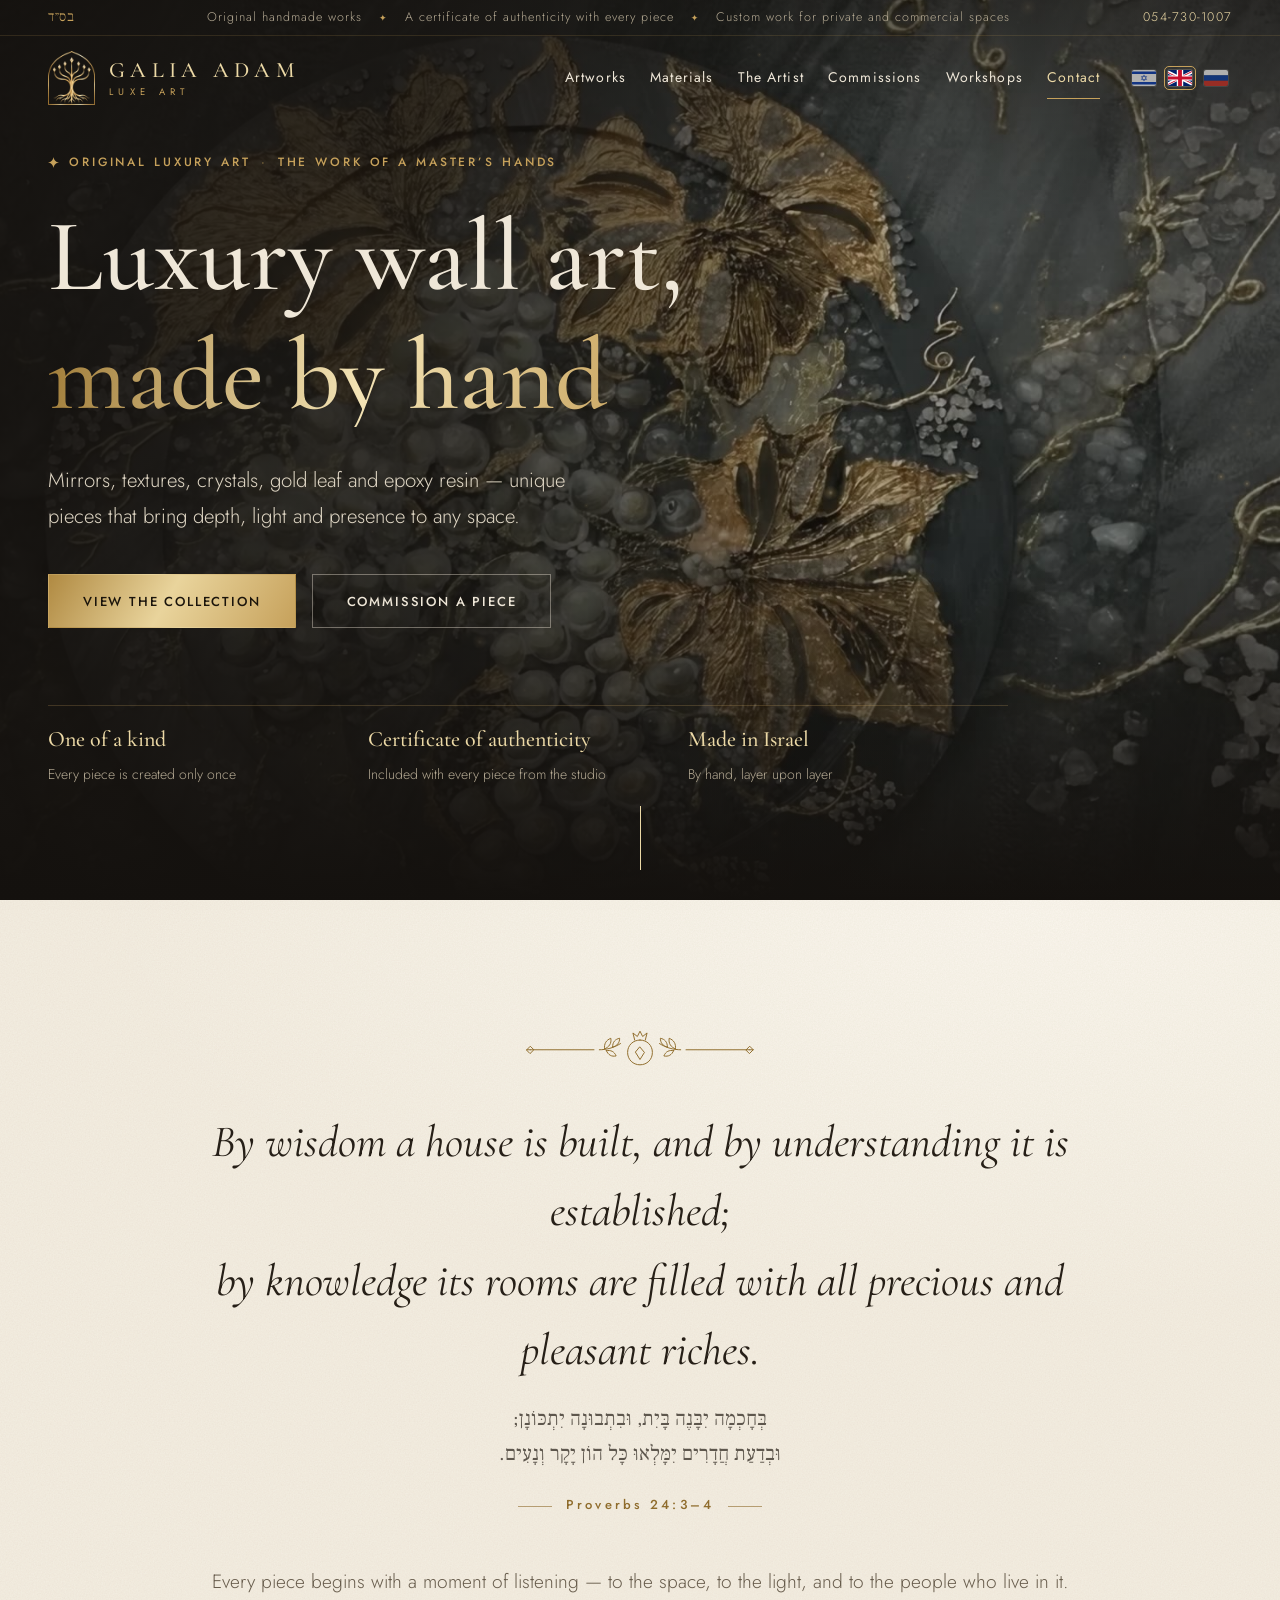
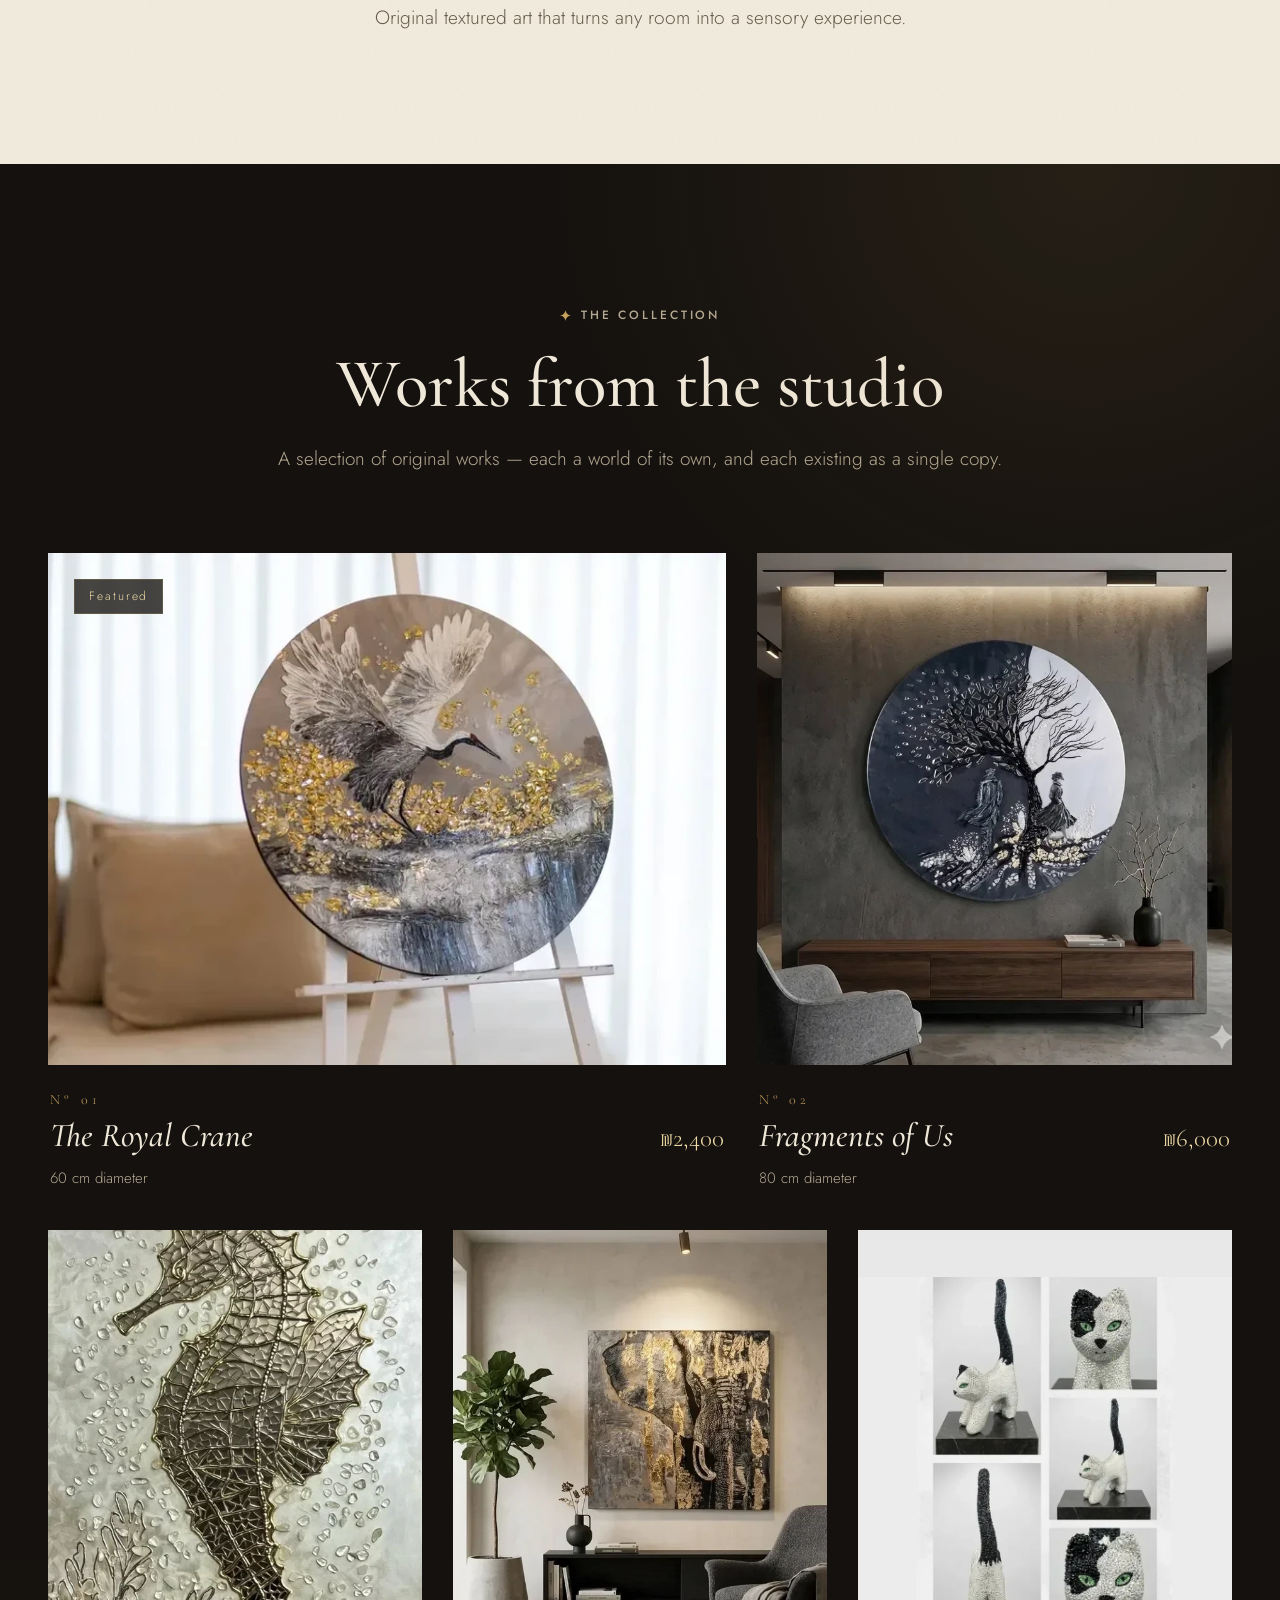
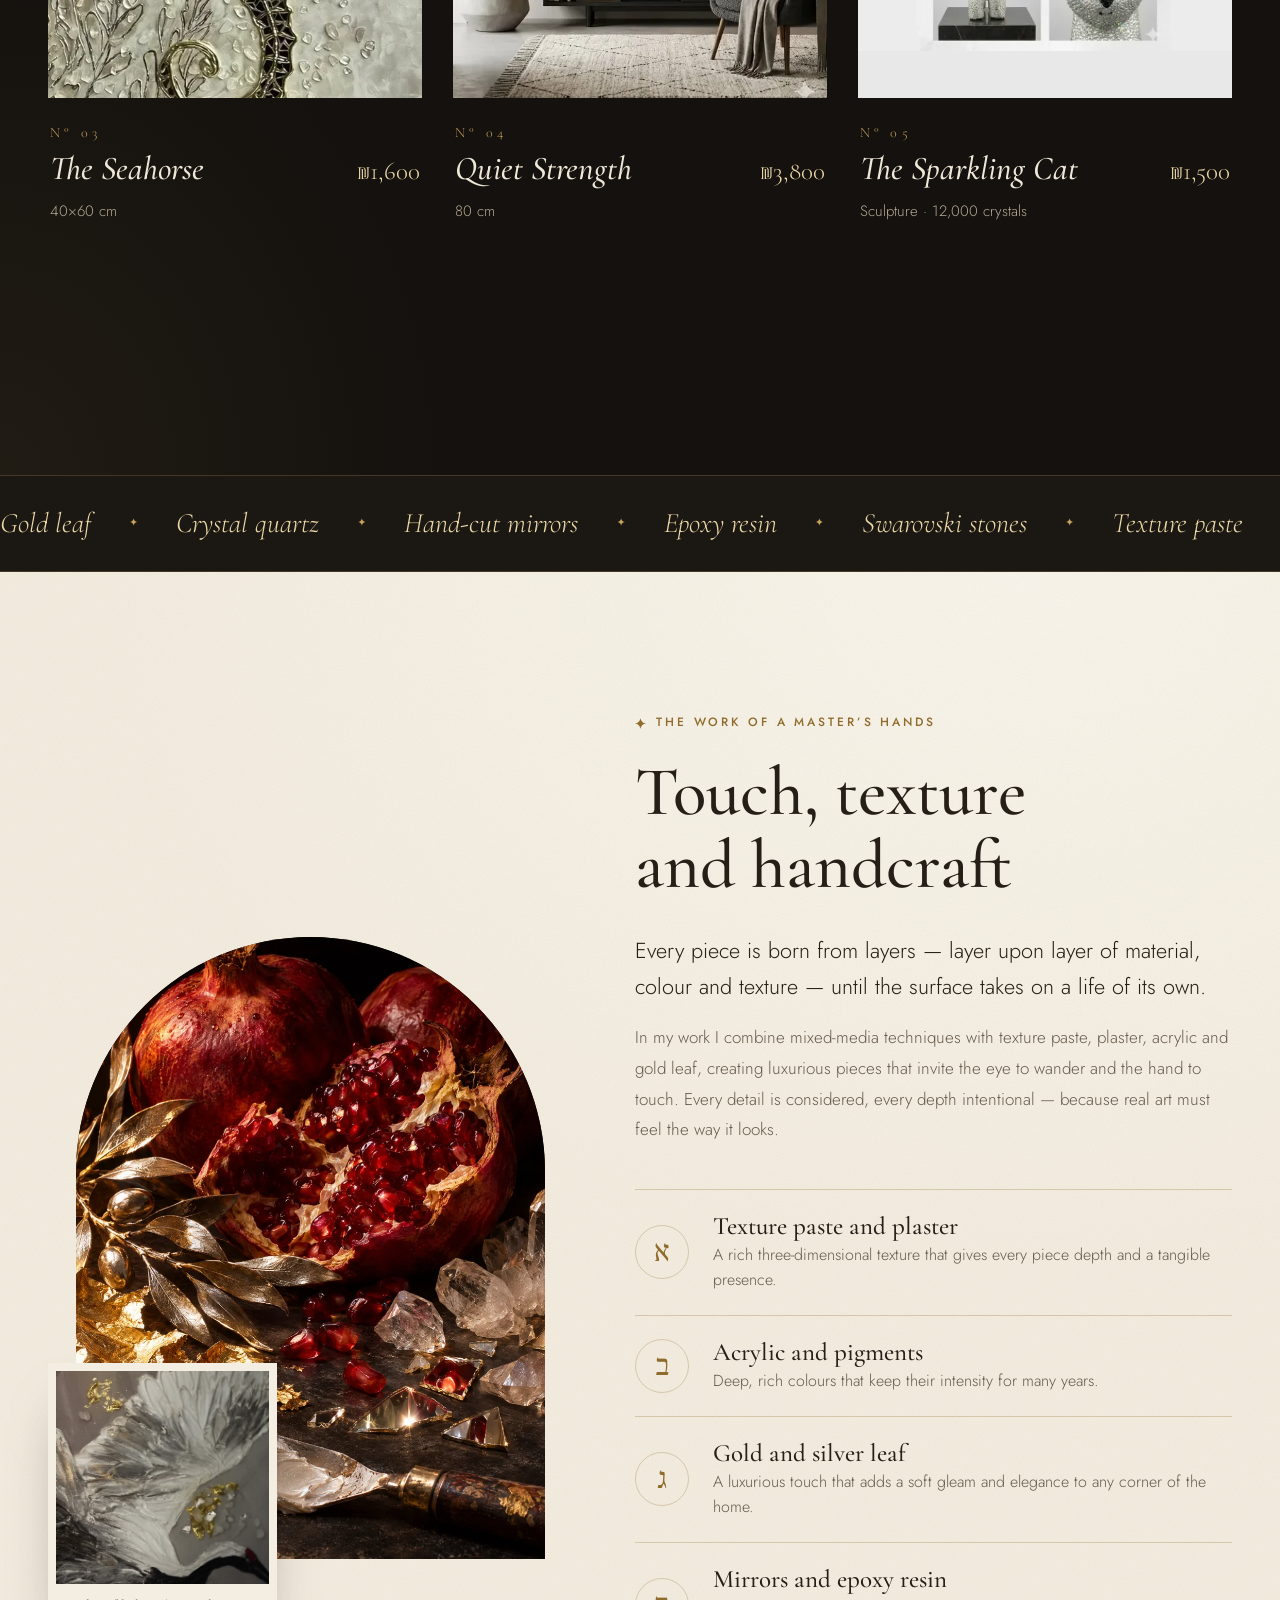
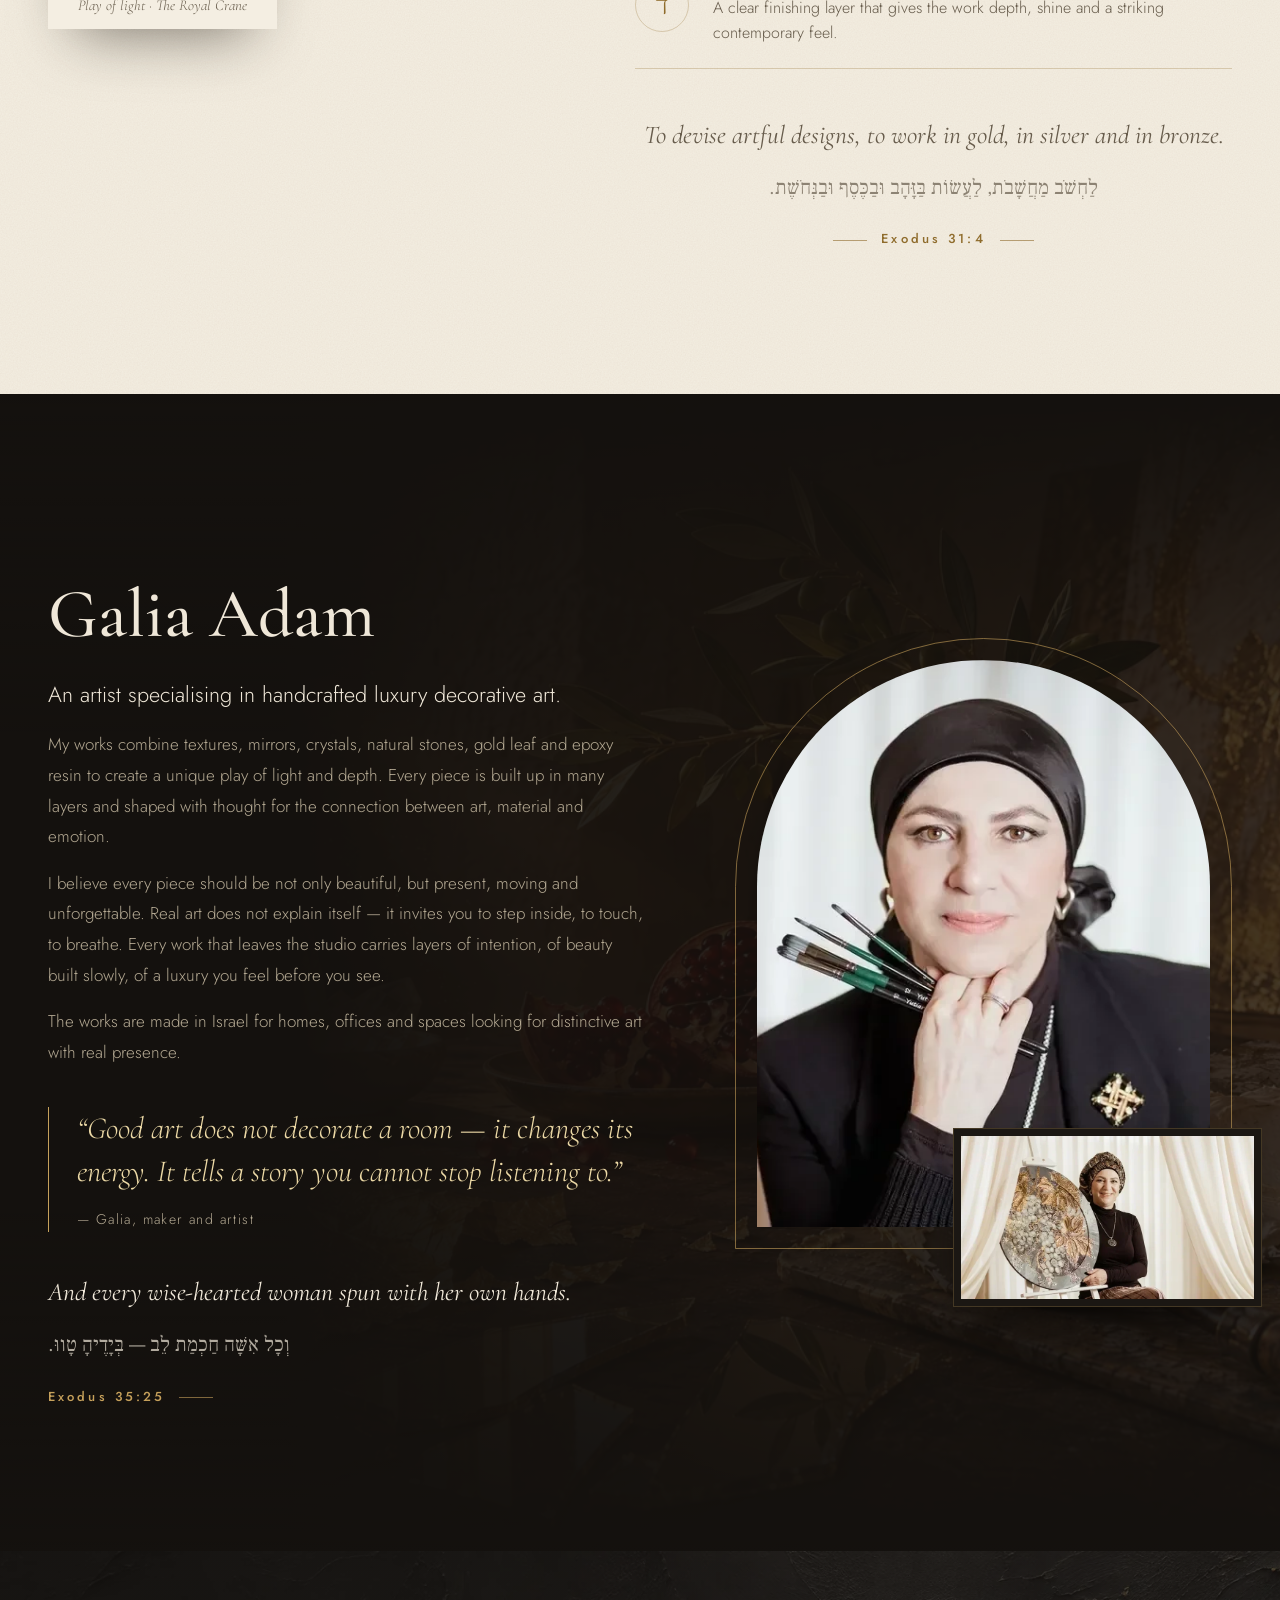
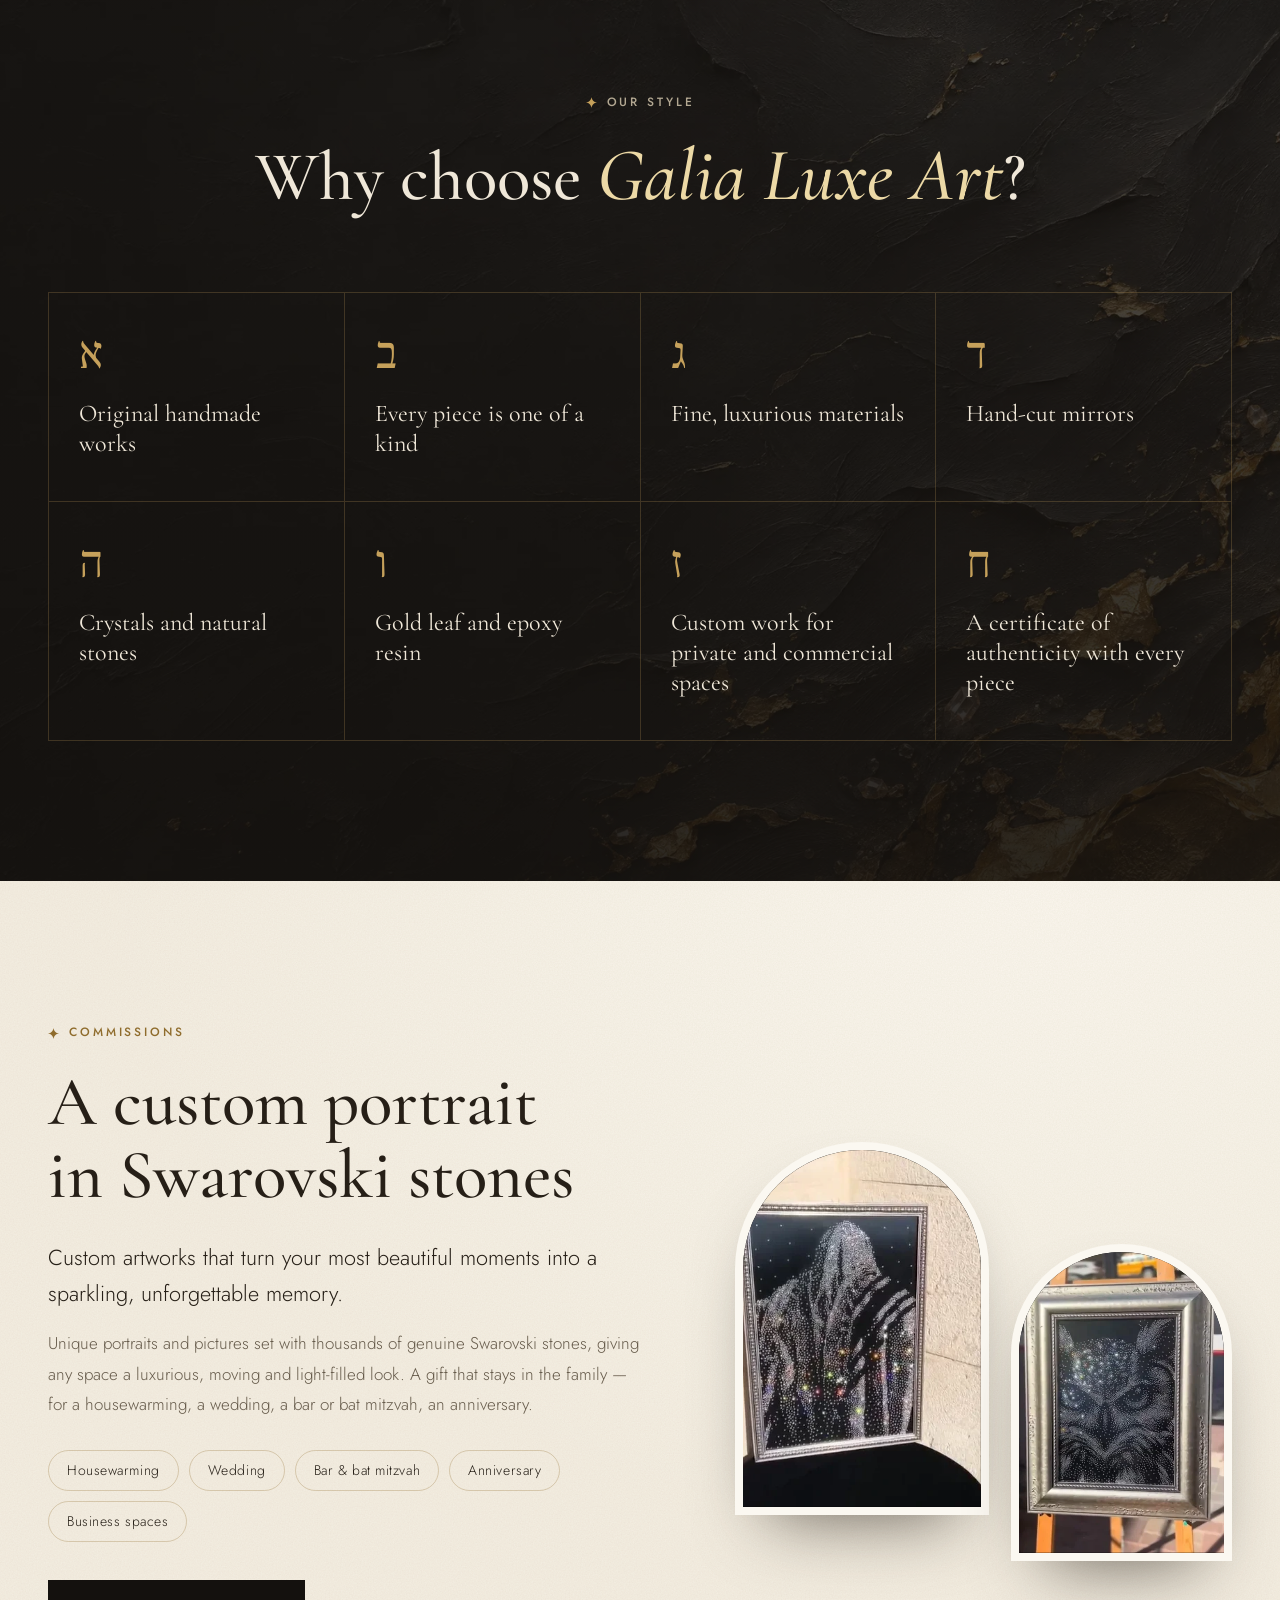
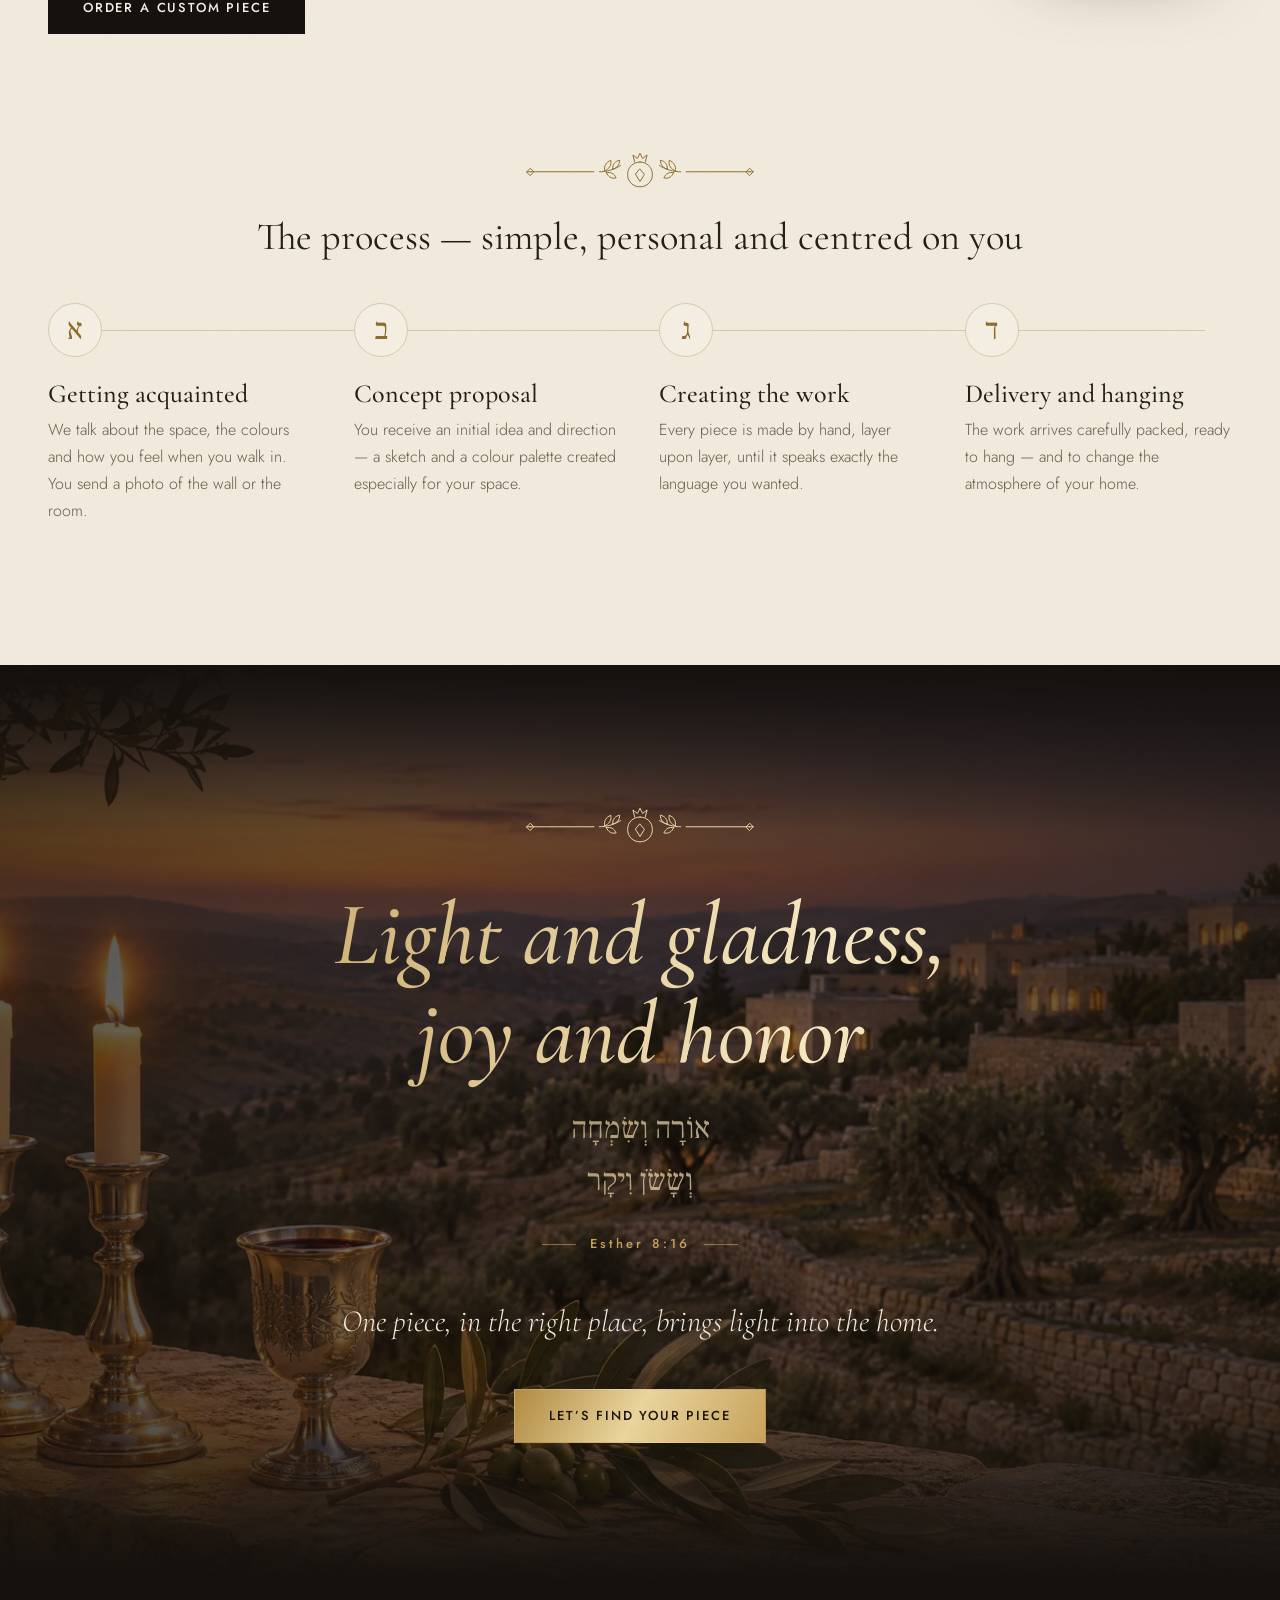
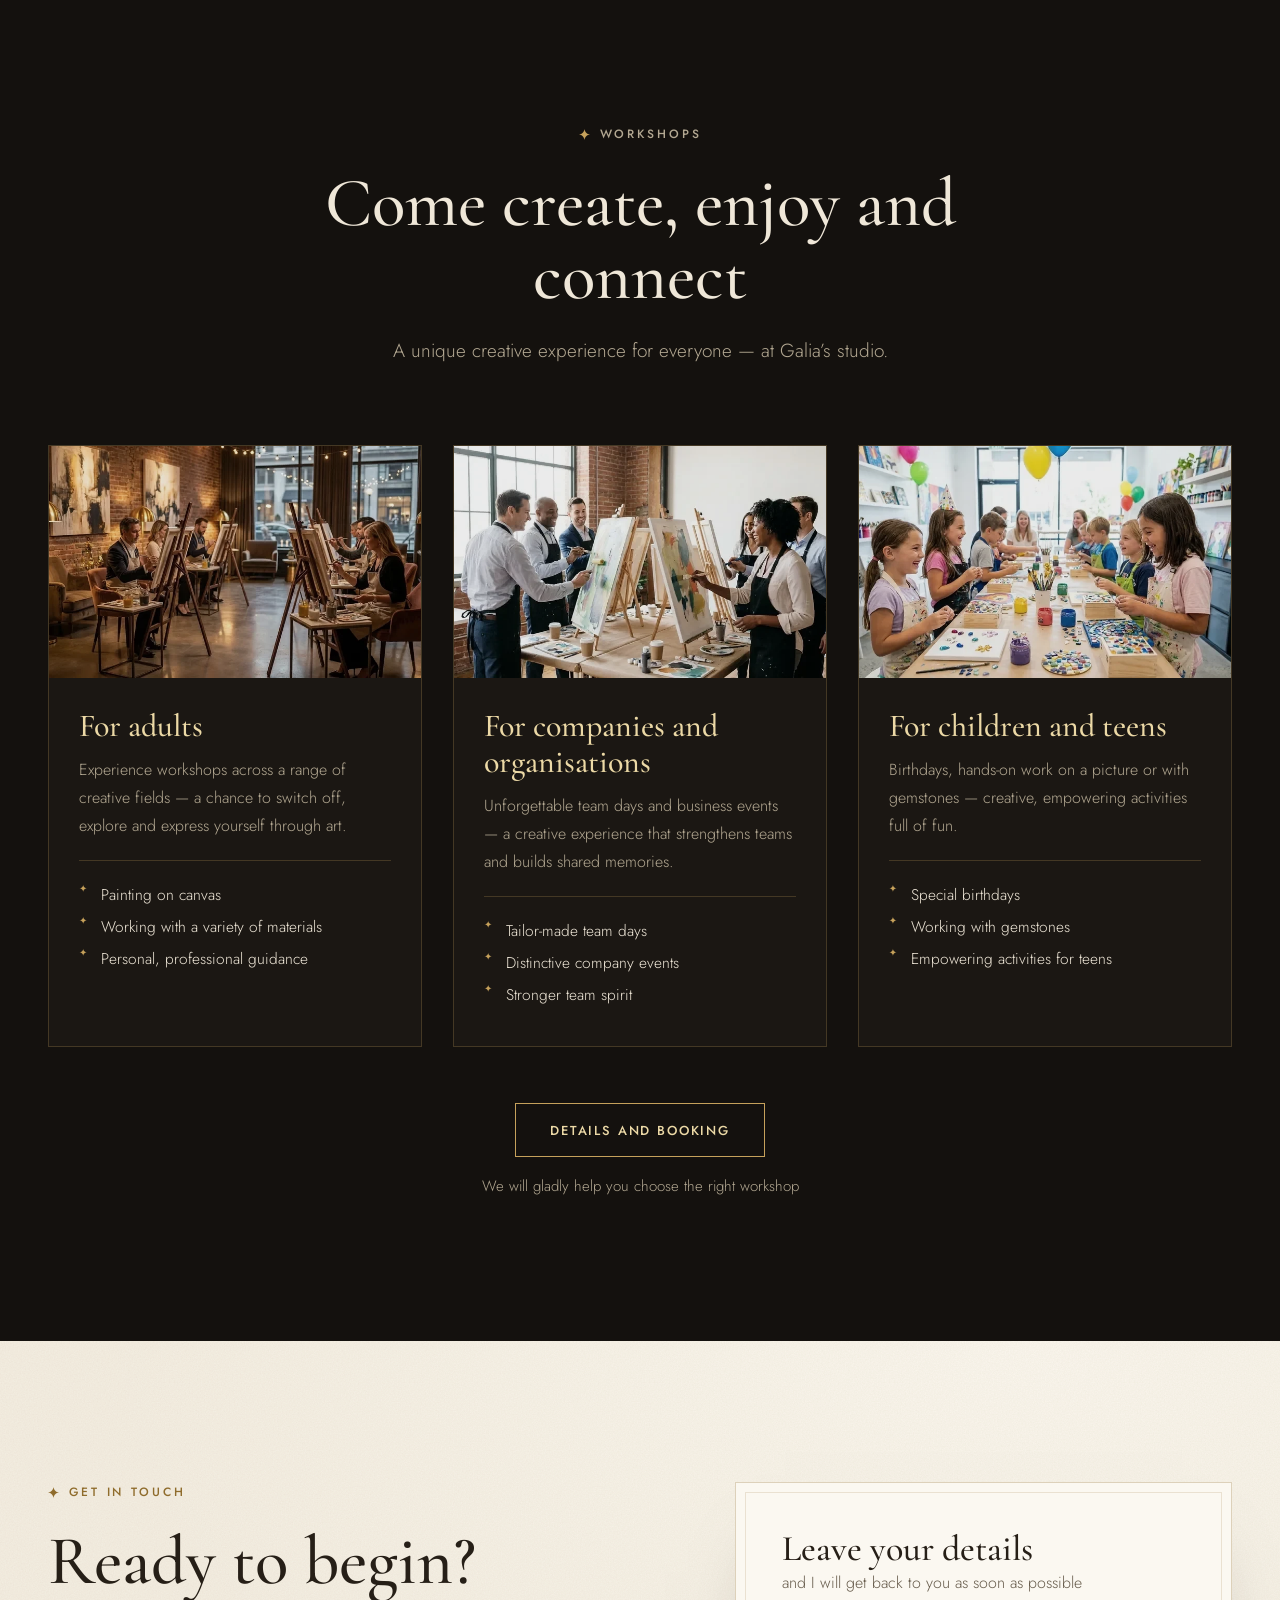
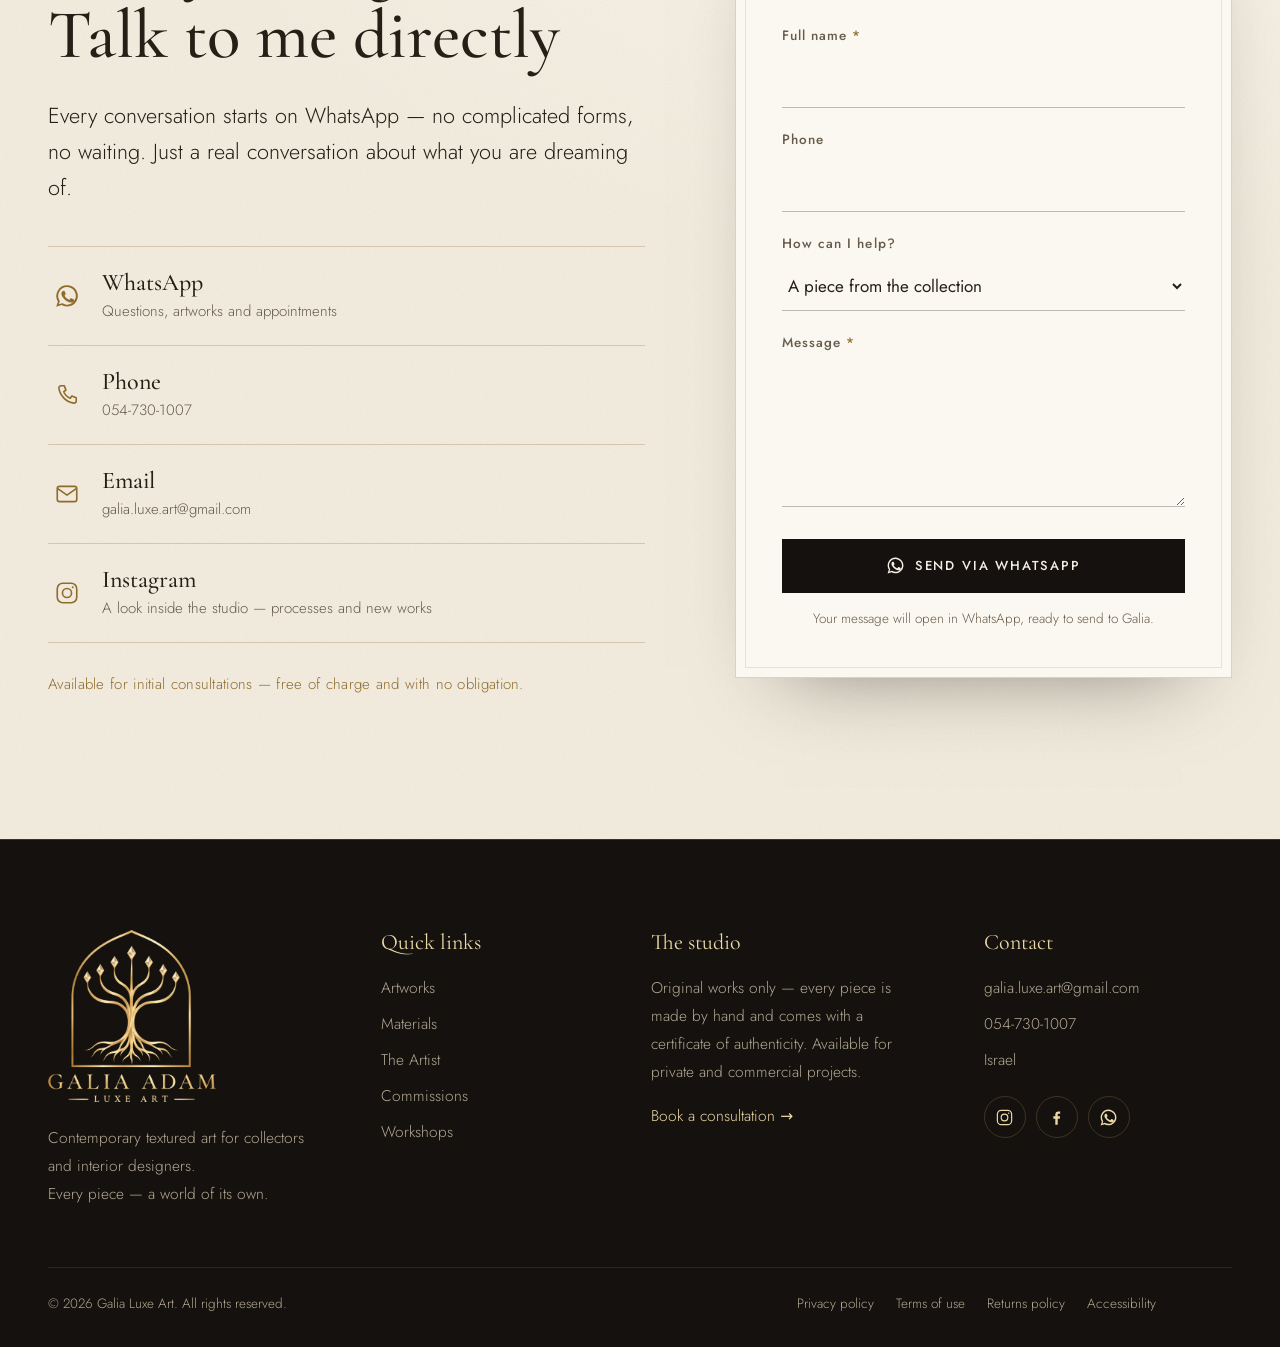
==== commit 3db9642e: "Use country flags in the language switch Co-Authored-By: Claude Fable 5.2 <noreply@anthropic.com>" ====
--- a/en/index.html
+++ b/en/index.html
@@ -84,9 +84,9 @@
       <span class="topbar__bsd" title="With the help of Heaven">בס״ד</span>
       <span class="topbar__msg">Original handmade works <i>✦</i> A certificate of authenticity with every piece <i>✦</i> Custom work for private and commercial spaces</span>
       <span class="topbar__end"><div class="lang lang--top" role="group" aria-label="Language">
-        <a href="../" hreflang="he" data-l="he" lang="he">עב</a>
-        <a href="./" hreflang="en" data-l="en" aria-current="true" lang="en">EN</a>
-        <a href="../ru/" hreflang="ru" data-l="ru" lang="ru">RU</a>
+        <a href="../" hreflang="he" data-l="he" lang="he" title="עברית" aria-label="עברית"><img src="../assets/flags/il.svg" alt="" width="24" height="16"></a>
+        <a href="./" hreflang="en" data-l="en" aria-current="true" lang="en" title="English" aria-label="English"><img src="../assets/flags/gb.svg" alt="" width="24" height="16"></a>
+        <a href="../ru/" hreflang="ru" data-l="ru" lang="ru" title="Русский" aria-label="Русский"><img src="../assets/flags/ru.svg" alt="" width="24" height="16"></a>
       </div>
       <a class="topbar__tel" href="tel:+972547301007" dir="ltr">054-730-1007</a></span>
     </div>
@@ -105,15 +105,15 @@
       <a href="#contact">Contact</a>
       <a class="btn btn--gold menu__cta" href="#contact">Book a consultation</a>
       <div class="lang lang--menu" role="group" aria-label="Language">
-        <a href="../" hreflang="he" data-l="he" lang="he">עב</a>
-        <a href="./" hreflang="en" data-l="en" aria-current="true" lang="en">EN</a>
-        <a href="../ru/" hreflang="ru" data-l="ru" lang="ru">RU</a>
+        <a href="../" hreflang="he" data-l="he" lang="he" title="עברית" aria-label="עברית"><img src="../assets/flags/il.svg" alt="" width="24" height="16"></a>
+        <a href="./" hreflang="en" data-l="en" aria-current="true" lang="en" title="English" aria-label="English"><img src="../assets/flags/gb.svg" alt="" width="24" height="16"></a>
+        <a href="../ru/" hreflang="ru" data-l="ru" lang="ru" title="Русский" aria-label="Русский"><img src="../assets/flags/ru.svg" alt="" width="24" height="16"></a>
       </div>
     </nav>
     <div class="lang lang--nav" role="group" aria-label="Language">
-        <a href="../" hreflang="he" data-l="he" lang="he">עב</a>
-        <a href="./" hreflang="en" data-l="en" aria-current="true" lang="en">EN</a>
-        <a href="../ru/" hreflang="ru" data-l="ru" lang="ru">RU</a>
+        <a href="../" hreflang="he" data-l="he" lang="he" title="עברית" aria-label="עברית"><img src="../assets/flags/il.svg" alt="" width="24" height="16"></a>
+        <a href="./" hreflang="en" data-l="en" aria-current="true" lang="en" title="English" aria-label="English"><img src="../assets/flags/gb.svg" alt="" width="24" height="16"></a>
+        <a href="../ru/" hreflang="ru" data-l="ru" lang="ru" title="Русский" aria-label="Русский"><img src="../assets/flags/ru.svg" alt="" width="24" height="16"></a>
       </div>
     <a class="btn btn--line nav__cta" href="#contact">Book a consultation</a>
     <button class="burger" id="burger" aria-label="Open menu" aria-expanded="false" aria-controls="menu"><span></span><span></span></button>
--- a/css/style.css
+++ b/css/style.css
@@ -415,7 +415,7 @@
 @media (max-width:1080px){
   .nav__cta,.lang--nav{display:none}
   .lang--top{display:flex}
-  .menu .lang--menu{display:flex;margin-top:30px;font-size:15px;gap:8px}
+  .menu .lang--menu{display:flex;margin-top:30px;gap:10px}
   .burger{display:block}
   .menu{position:fixed;inset:0;z-index:1;flex-direction:column;justify-content:center;gap:6px;background:rgba(17,14,11,.98);padding:110px var(--gut) 40px;opacity:0;visibility:hidden;transition:opacity .5s var(--ease),visibility .5s;height:100vh;height:100dvh}
   .menu>a:not(.btn){font-family:var(--serif);font-size:32px;padding:8px 0;opacity:0;transform:translateY(16px);transition:opacity .5s var(--ease),transform .5s var(--ease),color .3s}
@@ -484,11 +484,12 @@
 /* =====================================================================
    LANGUAGE SWITCH
    ===================================================================== */
-.lang{display:flex;align-items:center;gap:2px;direction:ltr;font-family:'Jost','Heebo',sans-serif;font-size:12.500px;font-weight:400;letter-spacing:.12em;flex:none}
-.lang a{padding:5px 8px;line-height:1.2;color:var(--mut-dark);border-bottom:1px solid transparent;transition:color .3s,border-color .3s}
-.lang a[lang="he"]{font-family:'Heebo',sans-serif;letter-spacing:.02em;font-size:1.080em}
-.lang a:hover{color:var(--gold-l)}
-.lang a[aria-current]{color:var(--gold-l);border-color:var(--gold)}
+.lang{display:flex;align-items:center;gap:4px;direction:ltr;flex:none}
+.lang a{display:block;padding:3px;line-height:0;border:1px solid transparent;border-radius:5px;opacity:.62;transition:opacity .3s,border-color .3s}
+.lang a img{display:block;width:24px;height:16px;border-radius:2px;object-fit:cover;box-shadow:0 0 0 1px rgba(255,255,255,.16)}
+.lang a:hover{opacity:1}
+.lang a[aria-current]{opacity:1;border-color:var(--gold)}
+.menu .lang--menu a img{width:36px;height:24px;border-radius:3px}
 .lang--top,.lang--menu{display:none}
 
 /* Hebrew source line shown under a translated verse */
